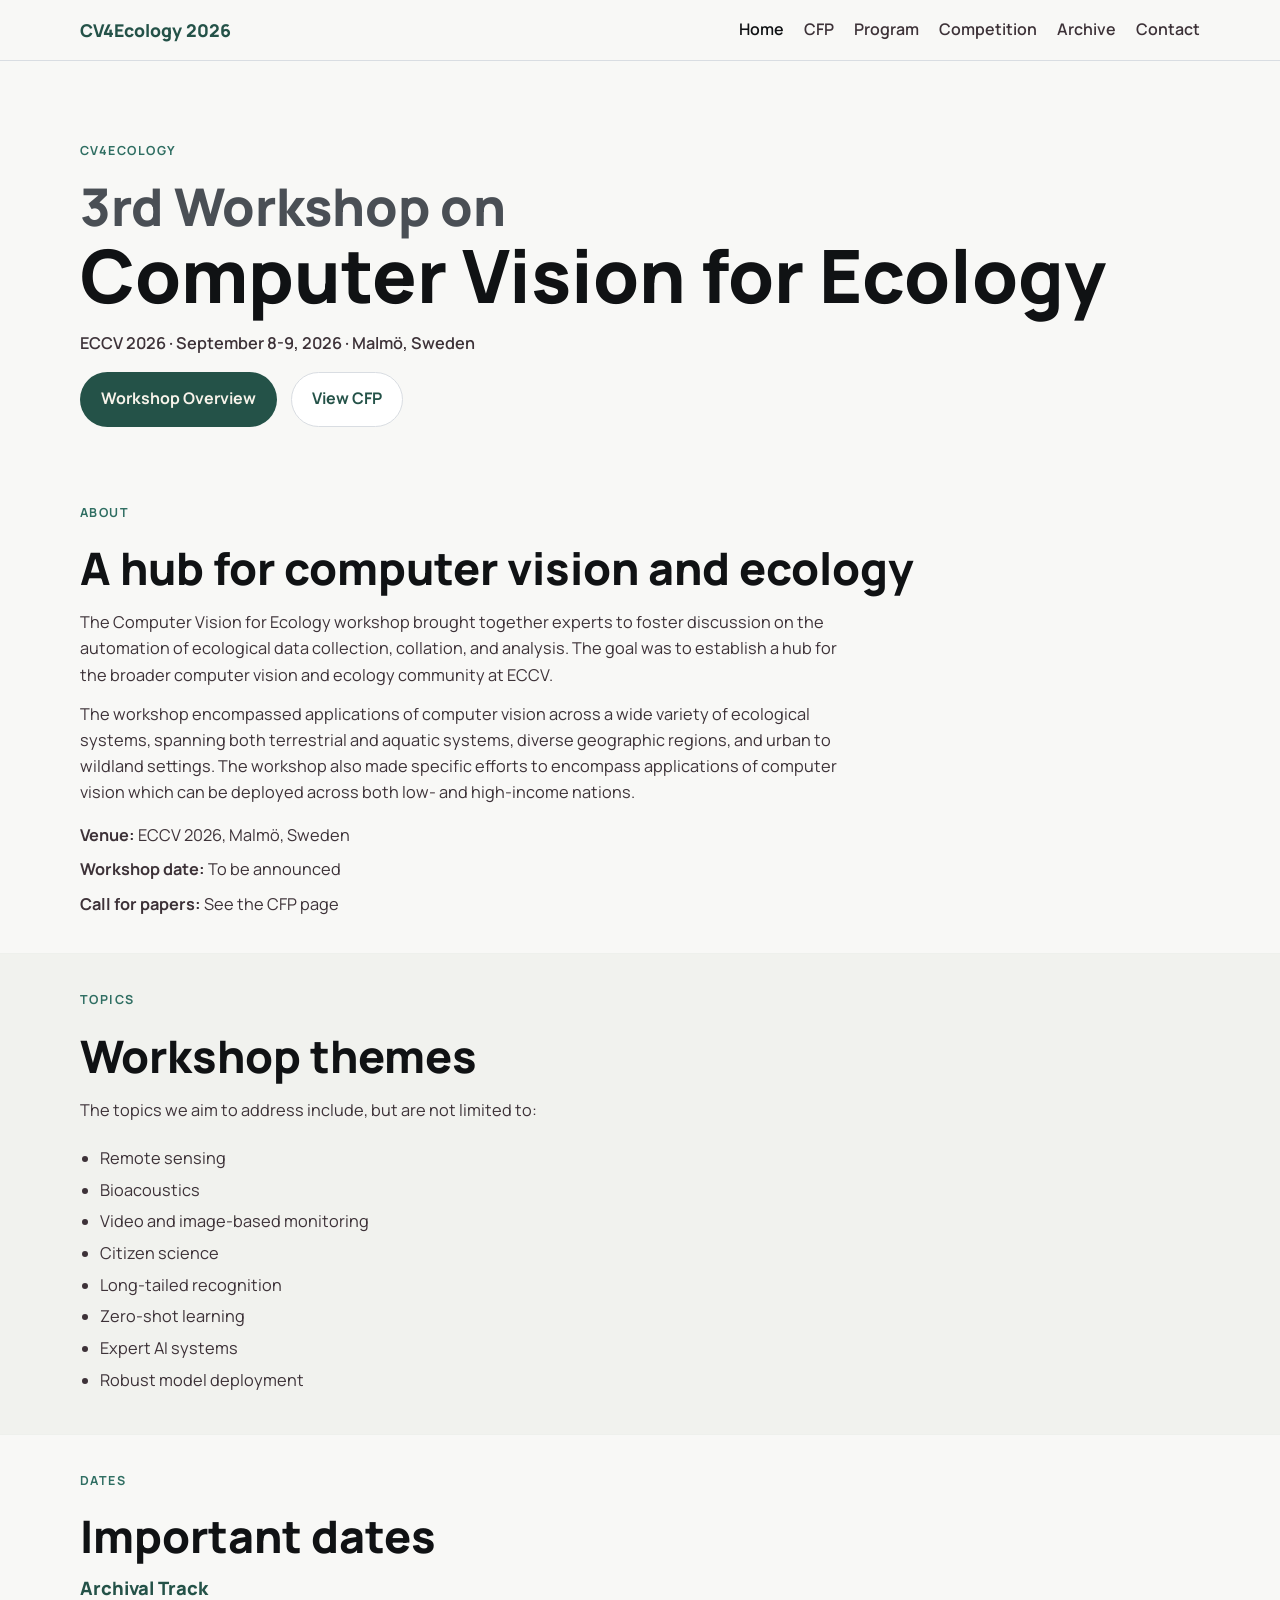
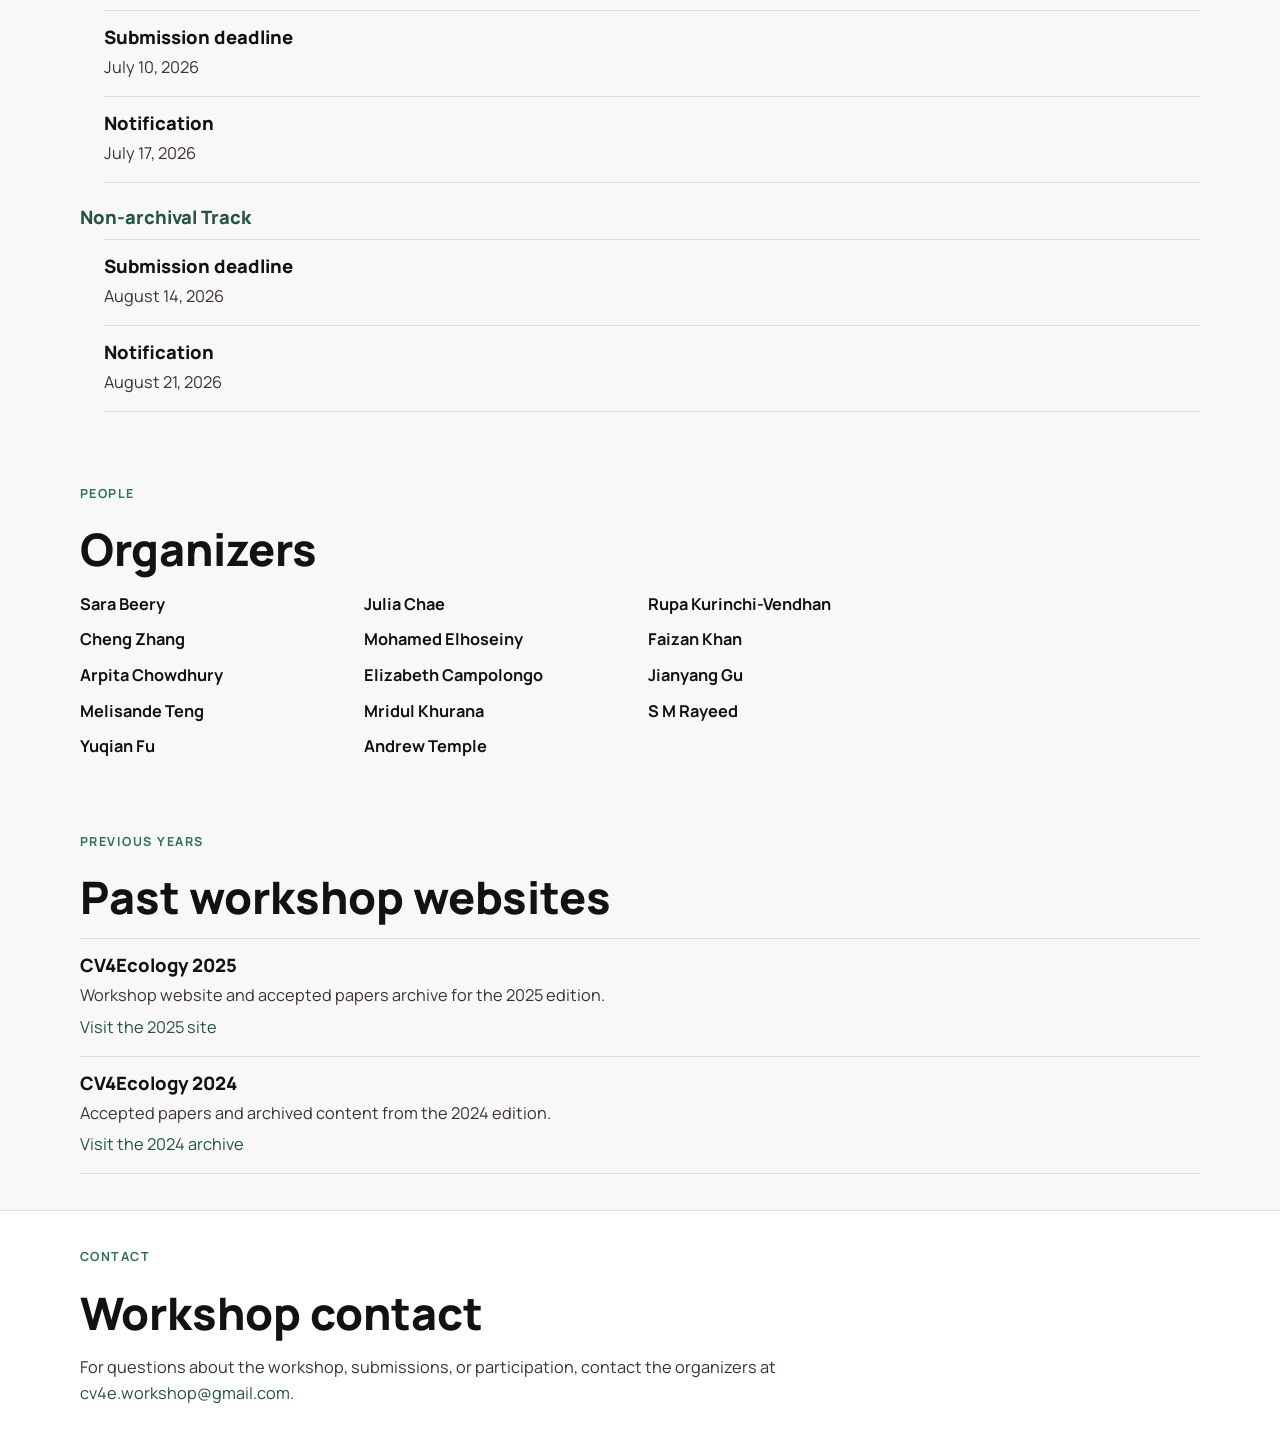
==== index.html @ abc21462 "update dates" ====
<!DOCTYPE html>
<html lang="en">
<head>
    <meta charset="utf-8">
    <meta name="viewport" content="width=device-width, initial-scale=1">
    <title>CV4Ecology 2026</title>
    <meta name="description" content="Computer Vision for Ecology.">
    <link rel="preconnect" href="https://fonts.googleapis.com">
    <link rel="preconnect" href="https://fonts.gstatic.com" crossorigin>
    <link href="https://fonts.googleapis.com/css2?family=Manrope:wght@400;500;600;700;800&display=swap" rel="stylesheet">
    <link rel="stylesheet" href="./css/styles.css">
</head>
<body>
    <header class="site-header">
        <div class="site-shell">
            <a class="site-mark" href="./index.html">CV4Ecology 2026</a>
            <nav class="site-nav" aria-label="Primary">
                <a class="is-active" href="./index.html">Home</a>
                <a href="./cfp.html">CFP</a>
                <a href="./program.html">Program</a>
                <a href="./competition.html">Competition</a>
                <details class="nav-dropdown">
                    <summary>Archive</summary>
                    <div class="nav-dropdown-menu">
                        <a href="https://cv4e.netlify.app/">CV4Ecology 2025</a>
                        <a href="https://cv4e.netlify.app/papers/">CV4Ecology 2024</a>
                    </div>
                </details>
                <a href="#contact">Contact</a>
            </nav>
        </div>
    </header>

    <main id="top">
        <section class="hero">
            <div class="site-shell hero-stack">
                <p class="eyebrow">CV4Ecology</p>
                <h1 class="hero-title">
                    <span class="hero-title-top">3rd Workshop on</span>
                    <span class="hero-title-main">Computer Vision for Ecology</span>
                </h1>
                <!-- <p class="hero-text">
                    A simple landing page for this year's workshop. Core details can be published now,
                    while speakers, schedule, and submission specifics remain placeholders until confirmed.
                </p> -->
                <p class="hero-meta">
                    ECCV 2026 · September 8-9, 2026 · Malmö, Sweden
                </p>
                <div class="hero-actions">
                    <a class="button button-primary" href="#about">Workshop Overview</a>
                    <a class="button button-secondary" href="./cfp.html">View CFP</a>
                </div>
            </div>
        </section>

        <section id="about" class="section">
            <div class="site-shell stacked-section">
                <p class="section-kicker">About</p>
                <h2>A hub for computer vision and ecology</h2>
                <div class="section-copy">
                    <p>
                        The Computer Vision for Ecology workshop brought together experts to foster discussion
                        on the automation of ecological data collection, collation, and analysis. The goal was
                        to establish a hub for the broader computer vision and ecology community at ECCV.
                    </p>
                    <p>
                        The workshop encompassed applications of computer vision across a wide variety of
                        ecological systems, spanning both terrestrial and aquatic systems, diverse geographic
                        regions, and urban to wildland settings. The workshop also made specific efforts to
                        encompass applications of computer vision which can be deployed across both low- and
                        high-income nations.
                    </p>
                </div>
                <ul class="inline-list">
                    <li><strong>Venue:</strong> ECCV 2026, Malmö, Sweden</li>
                    <li><strong>Workshop date:</strong> To be announced</li>
                    <li><strong>Call for papers:</strong> See the CFP page</li>
                </ul>
            </div>
        </section>

        <section id="topics" class="section section-alt">
            <div class="site-shell stacked-section">
                <p class="section-kicker">Topics</p>
                <h2>Workshop themes</h2>
                <div class="section-copy">
                    <p>
                        The topics we aim to address include, but are not limited to:
                    </p>
                </div>
                <ul class="topic-list">
                    <li>Remote sensing</li>
                    <li>Bioacoustics</li>
                    <li>Video and image-based monitoring</li>
                    <li>Citizen science</li>
                    <li>Long-tailed recognition</li>
                    <li>Zero-shot learning</li>
                    <li>Expert AI systems</li>
                    <li>Robust model deployment</li>
                </ul>
            </div>
        </section>

        <section id="dates" class="section">
            <div class="site-shell stacked-section">
                <p class="section-kicker">Dates</p>
                <h2>Important dates</h2>
                <div class="timeline-groups">
                    <section class="timeline-group" aria-labelledby="home-archival-timeline">
                        <h3 id="home-archival-timeline" class="timeline-group-title">Archival Track</h3>
                        <div class="detail-list">
                            <div class="detail-row">
                                <h3>Submission deadline</h3>
                                <p>July 10, 2026</p>
                            </div>
                            <div class="detail-row">
                                <h3>Notification</h3>
                                <p>July 17, 2026</p>
                            </div>
                        </div>
                    </section>
                    <section class="timeline-group" aria-labelledby="home-non-archival-timeline">
                        <h3 id="home-non-archival-timeline" class="timeline-group-title">Non-archival Track</h3>
                        <div class="detail-list">
                            <div class="detail-row">
                                <h3>Submission deadline</h3>
                                <p>August 14, 2026</p>
                            </div>
                            <div class="detail-row">
                                <h3>Notification</h3>
                                <p>August 21, 2026</p>
                            </div>
                        </div>
                    </section>
                </div>
            </div>
        </section>

        <section class="section">
            <div class="site-shell stacked-section">
                <p class="section-kicker">People</p>
                <h2>Organizers</h2>
                <ul class="organizer-grid">
                    <li><a href="https://beerys.github.io/">Sara Beery</a></li>
                    <li><a href="https://juliachae.github.io/">Julia Chae</a></li>
                    <li><a href="https://rupakv.com/">Rupa Kurinchi-Vendhan</a></li>
                    <li><a href="https://czhang0528.github.io/">Cheng Zhang</a></li>
                    <li><a href="https://cemse.kaust.edu.sa/profiles/mohamed-elhoseiny">Mohamed Elhoseiny</a></li>
                    <li><a href="https://faixan-khan.github.io/">Faizan Khan</a></li>
                    <li><a href="https://arpita-chowdhury-osu.github.io/">Arpita Chowdhury</a></li>
                    <li><a href="https://egrace479.github.io/">Elizabeth Campolongo</a></li>
                    <li><a href="https://vimar-gu.github.io/">Jianyang Gu</a></li>
                    <li><a href="https://melisandeteng.github.io/">Melisande Teng</a></li>
                    <li><a href="https://mridulk97.github.io/">Mridul Khurana</a></li>
                    <li><a href="https://smrayeed.github.io/">S M Rayeed</a></li>
                    <li><a href="https://cemse.kaust.edu.sa/profiles/yuqian-fu">Yuqian Fu</a></li>
                    <li><a href="https://reefecology.kaust.edu.sa/people/details/andrew-temple">Andrew Temple</a></li>
                </ul>
            </div>
        </section>

        <section class="section">
            <div class="site-shell stacked-section">
                <p class="section-kicker">Previous Years</p>
                <h2>Past workshop websites</h2>
                <div class="detail-list">
                    <div class="detail-row">
                        <h3>CV4Ecology 2025</h3>
                        <p>Workshop website and accepted papers archive for the 2025 edition.</p>
                        <p><a href="https://cv4e.netlify.app/">Visit the 2025 site</a></p>
                    </div>
                    <div class="detail-row">
                        <h3>CV4Ecology 2024</h3>
                        <p>Accepted papers and archived content from the 2024 edition.</p>
                        <p><a href="https://cv4e.netlify.app/papers/">Visit the 2024 archive</a></p>
                    </div>
                </div>
            </div>
        </section>

    </main>

    <footer id="contact" class="site-footer">
        <div class="site-shell stacked-section">
            <p class="section-kicker">Contact</p>
            <h2>Workshop contact</h2>
            <div class="section-copy">
                <p>
                    For questions about the workshop, submissions, or participation, contact the organizers at
                    <a href="mailto:cv4e.workshop@gmail.com">cv4e.workshop@gmail.com</a>.
                </p>
            </div>
        </div>
    </footer>
</body>
</html>
---- css/styles.css ----
:root {
    --bg: #f8f8f6;
    --bg-alt: #f1f2ee;
    --surface: #ffffff;
    --text: #101214;
    --muted: #3d3238;
    --line: #d9dde2;
    --accent: #2f6e62;
    --accent-deep: #245248;
    --shell: 1120px;
}

*,
*::before,
*::after {
    box-sizing: border-box;
}

html {
    scroll-behavior: smooth;
}

body {
    margin: 0;
    font-family: "Manrope", sans-serif;
    color: var(--text);
    background: var(--bg);
    line-height: 1.6;
}

a {
    color: var(--accent-deep);
    text-decoration: none;
}

a:hover,
a:focus-visible {
    text-decoration: underline;
}

img {
    max-width: 100%;
}

.site-shell {
    width: min(calc(100% - 2rem), var(--shell));
    margin: 0 auto;
}

.site-header {
    position: sticky;
    top: 0;
    z-index: 10;
    background: rgba(248, 248, 246, 0.94);
    border-bottom: 1px solid var(--line);
}

.site-header .site-shell {
    display: flex;
    align-items: center;
    justify-content: space-between;
    gap: 1rem;
    padding: 1rem 0;
}

.site-mark {
    font-size: 1.1rem;
    font-weight: 800;
    letter-spacing: 0;
}

.site-nav {
    display: flex;
    flex-wrap: wrap;
    gap: 1.25rem;
    align-items: center;
}

.site-nav a {
    color: var(--muted);
    font-weight: 600;
}

.site-nav a.is-active {
    color: var(--text);
}

.nav-dropdown {
    position: relative;
}

.nav-dropdown summary {
    cursor: pointer;
    color: var(--muted);
    font-weight: 600;
    list-style: none;
}

.nav-dropdown summary::-webkit-details-marker {
    display: none;
}

.nav-dropdown[open] summary {
    color: var(--text);
}

.nav-dropdown-menu {
    position: absolute;
    top: calc(100% + 0.6rem);
    left: 0;
    min-width: 190px;
    display: grid;
    gap: 0.55rem;
    padding: 0.8rem 0.9rem;
    background: var(--surface);
    border: 1px solid var(--line);
    border-radius: 10px;
    box-shadow: 0 10px 24px rgba(0, 0, 0, 0.08);
}

.nav-dropdown-menu a {
    color: var(--text);
}

.hero {
    padding: 5rem 0 2.5rem;
}

.hero-stack {
    display: grid;
    gap: 1rem;
    max-width: 1320px;
    justify-items: start;
    text-align: left;
}

.eyebrow,
.section-kicker,
.panel-label,
.archive-year,
.timeline-time {
    text-transform: uppercase;
    letter-spacing: 0.12em;
    font-size: 0.78rem;
    font-weight: 700;
    color: var(--accent);
}

h1,
h2,
h3 {
    margin: 0;
    line-height: 1.15;
    font-family: "Manrope", sans-serif;
    font-weight: 800;
}

h1 {
    font-size: clamp(2.7rem, 6vw, 4.6rem);
    margin-top: 0.2rem;
}

.hero-title {
    display: grid;
    gap: 0.2rem;
}

.hero-title-top {
    display: block;
    font-size: clamp(1.9rem, 4.1vw, 3.25rem);
    line-height: 1.02;
    color: #4a4f55;
}

.hero-title-main {
    display: block;
    font-size: clamp(2.7rem, 6vw, 4.6rem);
    line-height: 1.05;
    white-space: nowrap;
}

h2 {
    font-size: clamp(1.8rem, 3.5vw, 2.8rem);
    margin-top: 0.2rem;
}

h3 {
    font-size: 1.15rem;
}

p {
    margin: 0;
}

.hero-text,
.hero-meta,
.section-copy,
.detail-row p,
.timeline-item p,
.plain-list li,
.inline-list li {
    color: var(--muted);
    font-size: 1.02rem;
}

.hero-actions {
    display: flex;
    flex-wrap: wrap;
    gap: 0.9rem;
}

.hero-meta {
    font-weight: 600;
}

.button {
    display: inline-flex;
    align-items: center;
    justify-content: center;
    min-height: 3.25rem;
    padding: 0.85rem 1.25rem;
    border-radius: 999px;
    border: 1px solid transparent;
    font-weight: 700;
}

.button-primary {
    background: var(--accent-deep);
    color: #f7f3ea;
}

.button-secondary {
    background: var(--surface);
    border-color: var(--line);
}

.plain-list,
.inline-list {
    margin: 0;
    padding: 0;
    list-style: none;
}

.section,
.site-footer {
    padding: 2.25rem 0;
}

.section-alt {
    background: var(--bg-alt);
    border-top: 1px solid #eef0ec;
    border-bottom: 1px solid #eef0ec;
}

.stacked-section {
    display: grid;
    gap: 1rem;
}

.section-copy {
    display: grid;
    gap: 0.85rem;
    max-width: 760px;
}

.inline-list {
    display: grid;
    gap: 0.55rem;
    max-width: 760px;
}

.topic-list {
    margin: 0;
    padding-left: 1.25rem;
    max-width: 760px;
}

.topic-list li {
    color: var(--muted);
    font-size: 1.02rem;
    margin: 0.35rem 0;
}

.detail-list {
    display: grid;
    gap: 0;
    border-top: 1px solid var(--line);
}

.timeline-groups {
    display: grid;
    gap: 1.5rem;
}

.timeline-group {
    display: grid;
    gap: 0.7rem;
}

.timeline-group-title {
    color: var(--accent-deep);
}

.timeline-group .detail-list {
    margin-left: 1.5rem;
}

.detail-row {
    display: grid;
    gap: 0.35rem;
    padding: 1rem 0;
    border-bottom: 1px solid var(--line);
}

.timeline {
    display: grid;
    gap: 0;
    border-top: 1px solid var(--line);
}

.timeline-item {
    display: grid;
    grid-template-columns: 130px minmax(0, 1fr);
    gap: 1.25rem;
    padding: 1rem 0;
    border-bottom: 1px solid var(--line);
}

.timeline-copy {
    display: grid;
    gap: 0.35rem;
}

.schedule-grid {
    display: grid;
    grid-template-columns: repeat(2, minmax(0, 1fr));
    gap: 2rem;
}

.schedule-panel {
    display: grid;
    gap: 0.9rem;
}

.schedule-table {
    width: 100%;
    border-collapse: collapse;
    border-top: 1px solid var(--line);
}

.schedule-table th,
.schedule-table td {
    padding: 0.7rem 0;
    border-bottom: 1px solid var(--line);
    text-align: left;
    vertical-align: top;
}

.schedule-table th {
    color: var(--text);
    font-weight: 800;
}

.schedule-table td {
    color: var(--muted);
    font-size: 1.02rem;
}

.schedule-table td:first-child {
    width: 44%;
    color: var(--text);
    font-weight: 700;
    white-space: nowrap;
}

.simple-columns {
    display: grid;
    grid-template-columns: repeat(2, minmax(0, 1fr));
    gap: 2rem;
    max-width: 760px;
}

.plain-list {
    display: grid;
    gap: 0.6rem;
    margin-top: 0.75rem;
}

.organizer-grid {
    display: grid;
    grid-template-columns: repeat(auto-fit, minmax(220px, 1fr));
    column-gap: 2rem;
    row-gap: 0.55rem;
    max-width: 820px;
    margin: 0;
    padding: 0;
    list-style: none;
}

.organizer-grid li {
    padding: 0.2rem 0;
    color: var(--text);
    font-size: 1.02rem;
    font-weight: 700;
    line-height: 1.25;
}

.organizer-grid a {
    color: inherit;
    text-decoration-color: transparent;
    text-underline-offset: 0.22em;
    transition: color 160ms ease, text-decoration-color 160ms ease;
}

.organizer-grid a:hover,
.organizer-grid a:focus-visible {
    color: var(--accent-deep);
    text-decoration-color: currentColor;
}

.speaker-group {
    display: grid;
    gap: 0.85rem;
}

.speaker-grid {
    display: grid;
    grid-template-columns: repeat(auto-fill, minmax(185px, 1fr));
    gap: 1.25rem;
}

.speaker-card {
    display: grid;
    overflow: hidden;
    border: 1px solid var(--line);
    border-radius: 8px;
    background: var(--surface);
    color: var(--text);
    transition: border-color 160ms ease, transform 160ms ease;
}

.speaker-card:hover,
.speaker-card:focus-visible {
    border-color: var(--accent);
    text-decoration: none;
    transform: translateY(-2px);
}

.speaker-photo {
    display: grid;
    aspect-ratio: 4 / 3;
    place-items: center;
    width: 100%;
    overflow: hidden;
    background: #dfe8e3;
    color: var(--accent-deep);
    font-weight: 800;
    letter-spacing: 0;
}

img.speaker-photo {
    display: block;
    height: 100%;
    object-fit: cover;
}

.speaker-name {
    min-height: 3.5rem;
    padding: 0.85rem 1rem 1rem;
    font-weight: 800;
    line-height: 1.25;
}

.site-footer {
    border-top: 1px solid var(--line);
    background: var(--surface);
}

@media (max-width: 900px) {
    .simple-columns,
    .schedule-grid,
    .timeline-item {
        grid-template-columns: 1fr;
    }

    .hero {
        padding-top: 4rem;
    }

    .site-header .site-shell {
        align-items: flex-start;
        flex-direction: column;
    }

    .site-nav {
        gap: 0.85rem 1rem;
    }

    .nav-dropdown-menu {
        position: static;
        margin-top: 0.5rem;
    }

    .hero-title-main {
        white-space: normal;
    }
}

@media (max-width: 640px) {
    .site-shell {
        width: min(calc(100% - 1.25rem), var(--shell));
    }

    .hero,
    .section,
    .site-footer {
        padding: 2rem 0;
    }

    .button {
        width: 100%;
    }
}
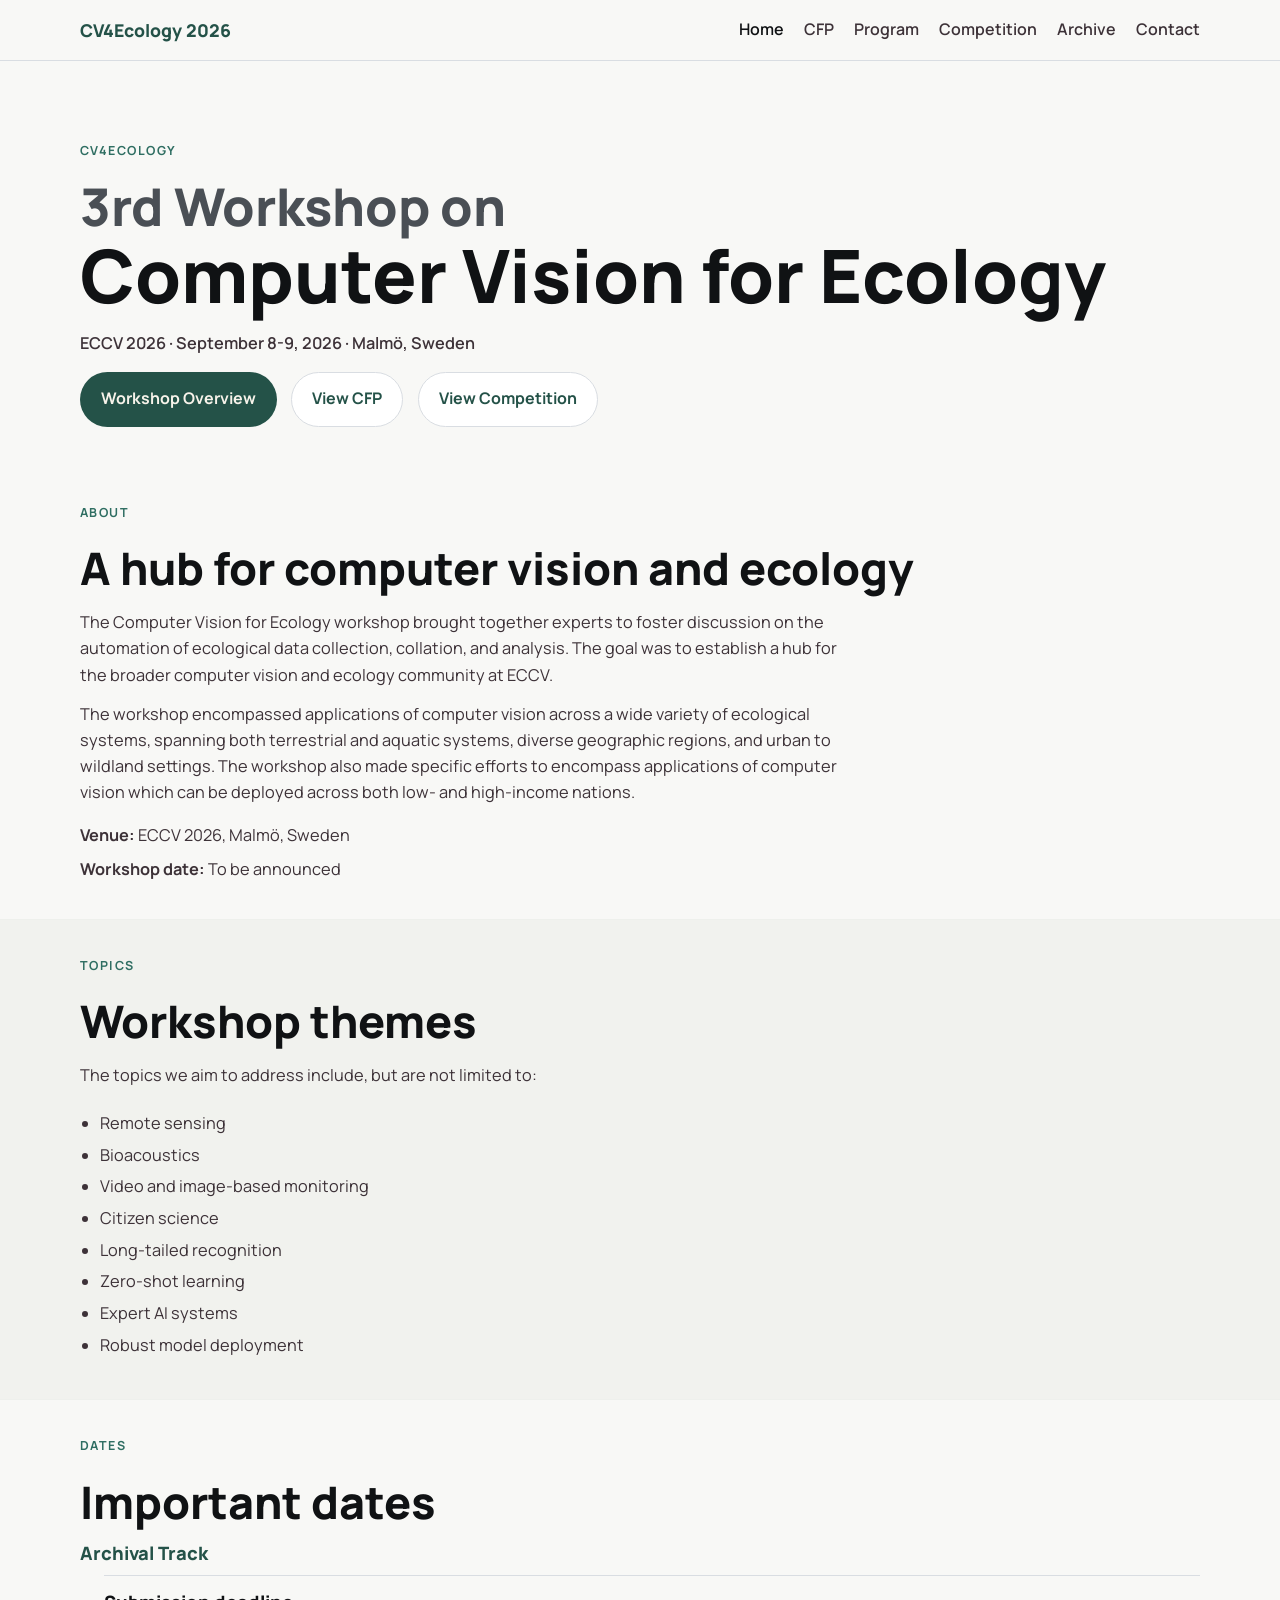
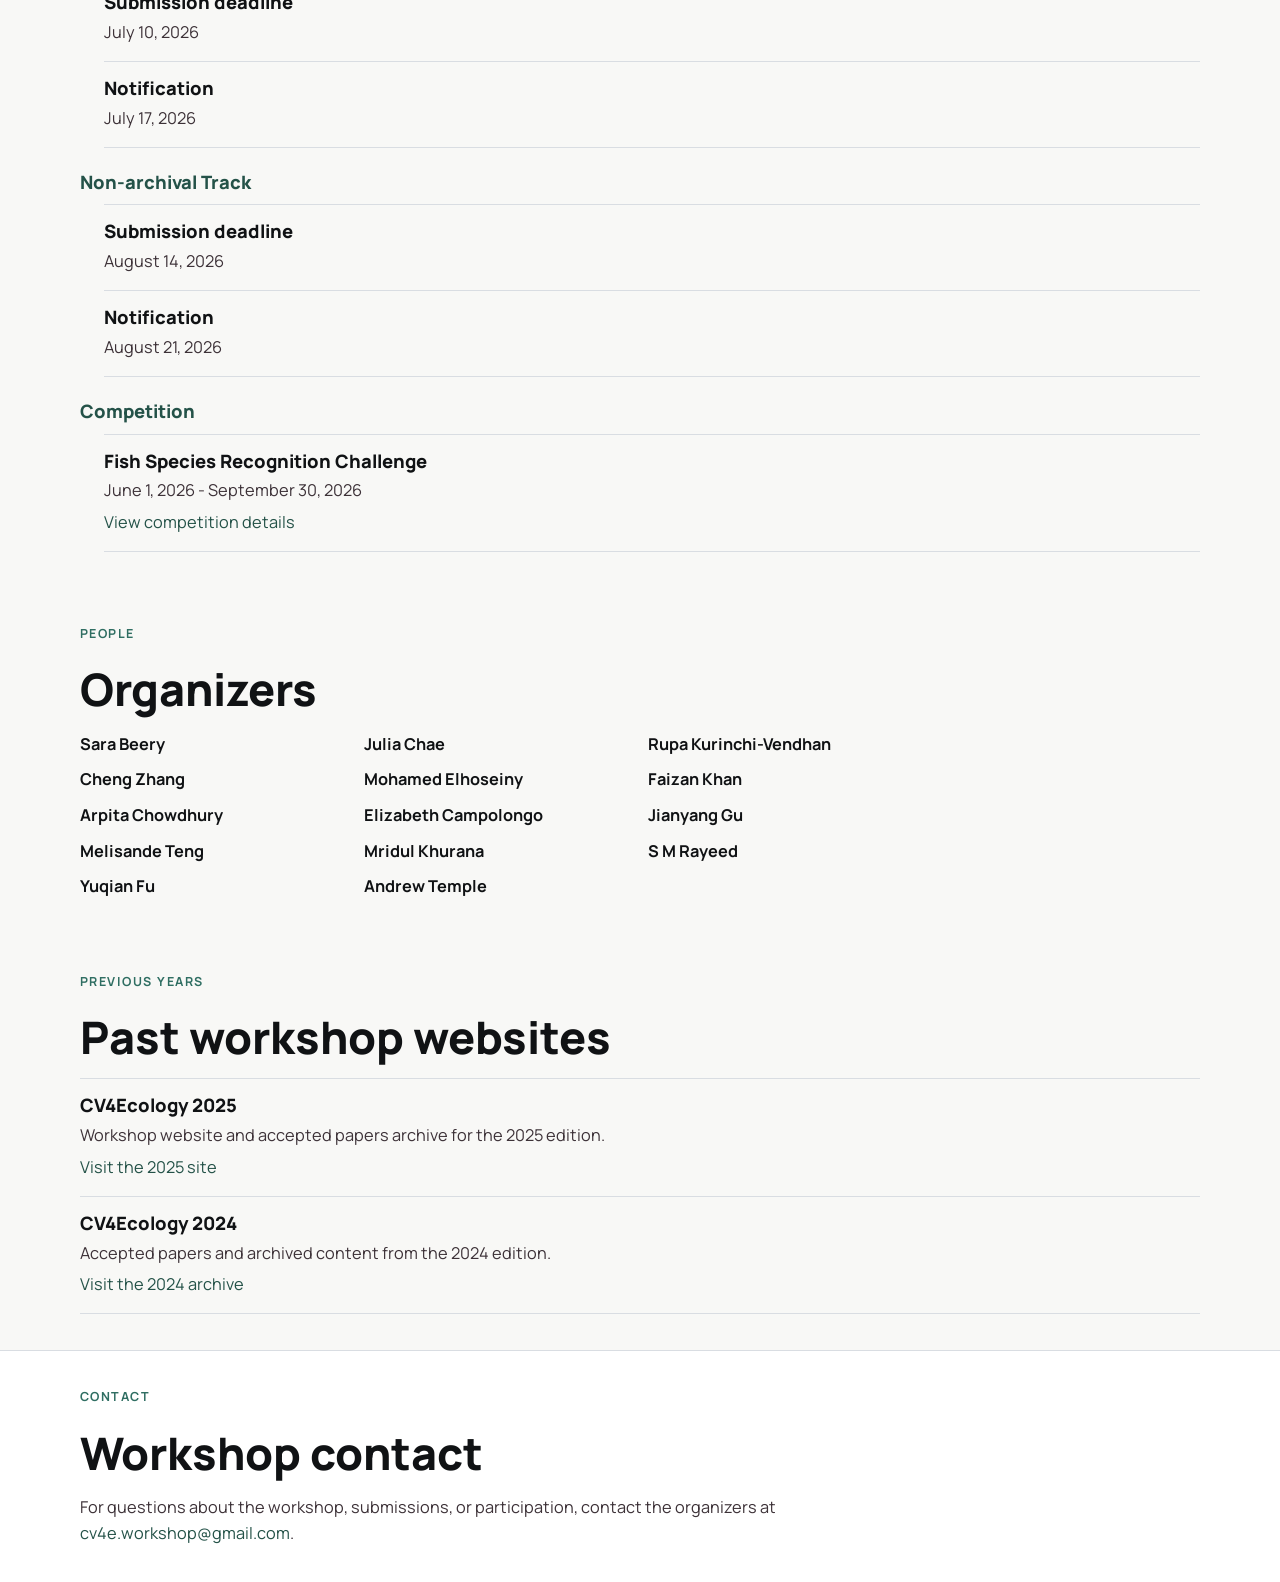
==== commit 1b16fe54: "competition-update" ====
--- a/index.html
+++ b/index.html
@@ -49,6 +49,7 @@
                 <div class="hero-actions">
                     <a class="button button-primary" href="#about">Workshop Overview</a>
                     <a class="button button-secondary" href="./cfp.html">View CFP</a>
+                    <a class="button button-secondary" href="./competition.html">View Competition</a>
                 </div>
             </div>
         </section>
@@ -74,7 +75,6 @@
                 <ul class="inline-list">
                     <li><strong>Venue:</strong> ECCV 2026, Malmö, Sweden</li>
                     <li><strong>Workshop date:</strong> To be announced</li>
-                    <li><strong>Call for papers:</strong> See the CFP page</li>
                 </ul>
             </div>
         </section>
@@ -129,6 +129,16 @@
                             <div class="detail-row">
                                 <h3>Notification</h3>
                                 <p>August 21, 2026</p>
+                            </div>
+                        </div>
+                    </section>
+                    <section class="timeline-group" aria-labelledby="home-competition-timeline">
+                        <h3 id="home-competition-timeline" class="timeline-group-title">Competition</h3>
+                        <div class="detail-list">
+                            <div class="detail-row">
+                                <h3>Fish Species Recognition Challenge</h3>
+                                <p>June 1, 2026 - September 30, 2026</p>
+                                <p><a href="./competition.html">View competition details</a></p>
                             </div>
                         </div>
                     </section>
--- a/css/styles.css
+++ b/css/styles.css
@@ -192,6 +192,11 @@
     margin: 0;
 }
 
+code {
+    font-family: "Overpass Mono", "SFMono-Regular", Consolas, monospace;
+    overflow-wrap: anywhere;
+}
+
 .hero-text,
 .hero-meta,
 .section-copy,
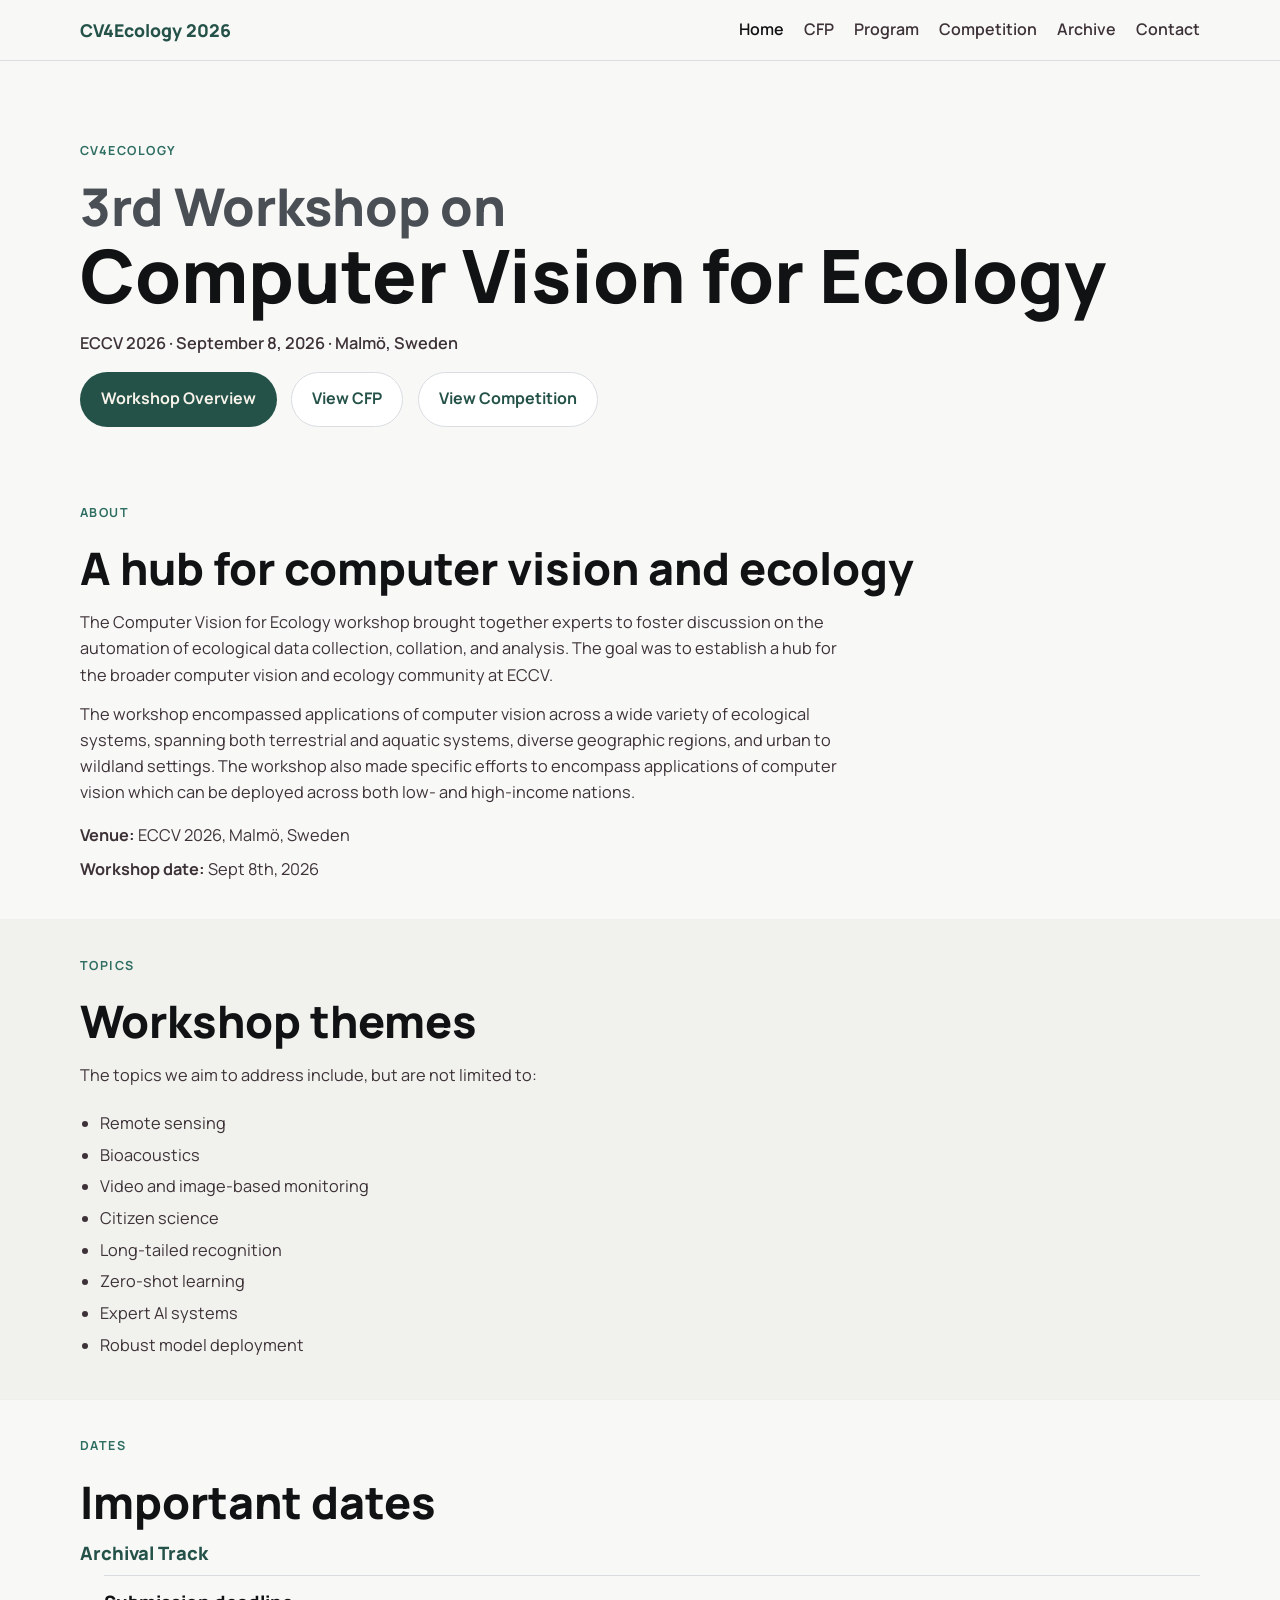
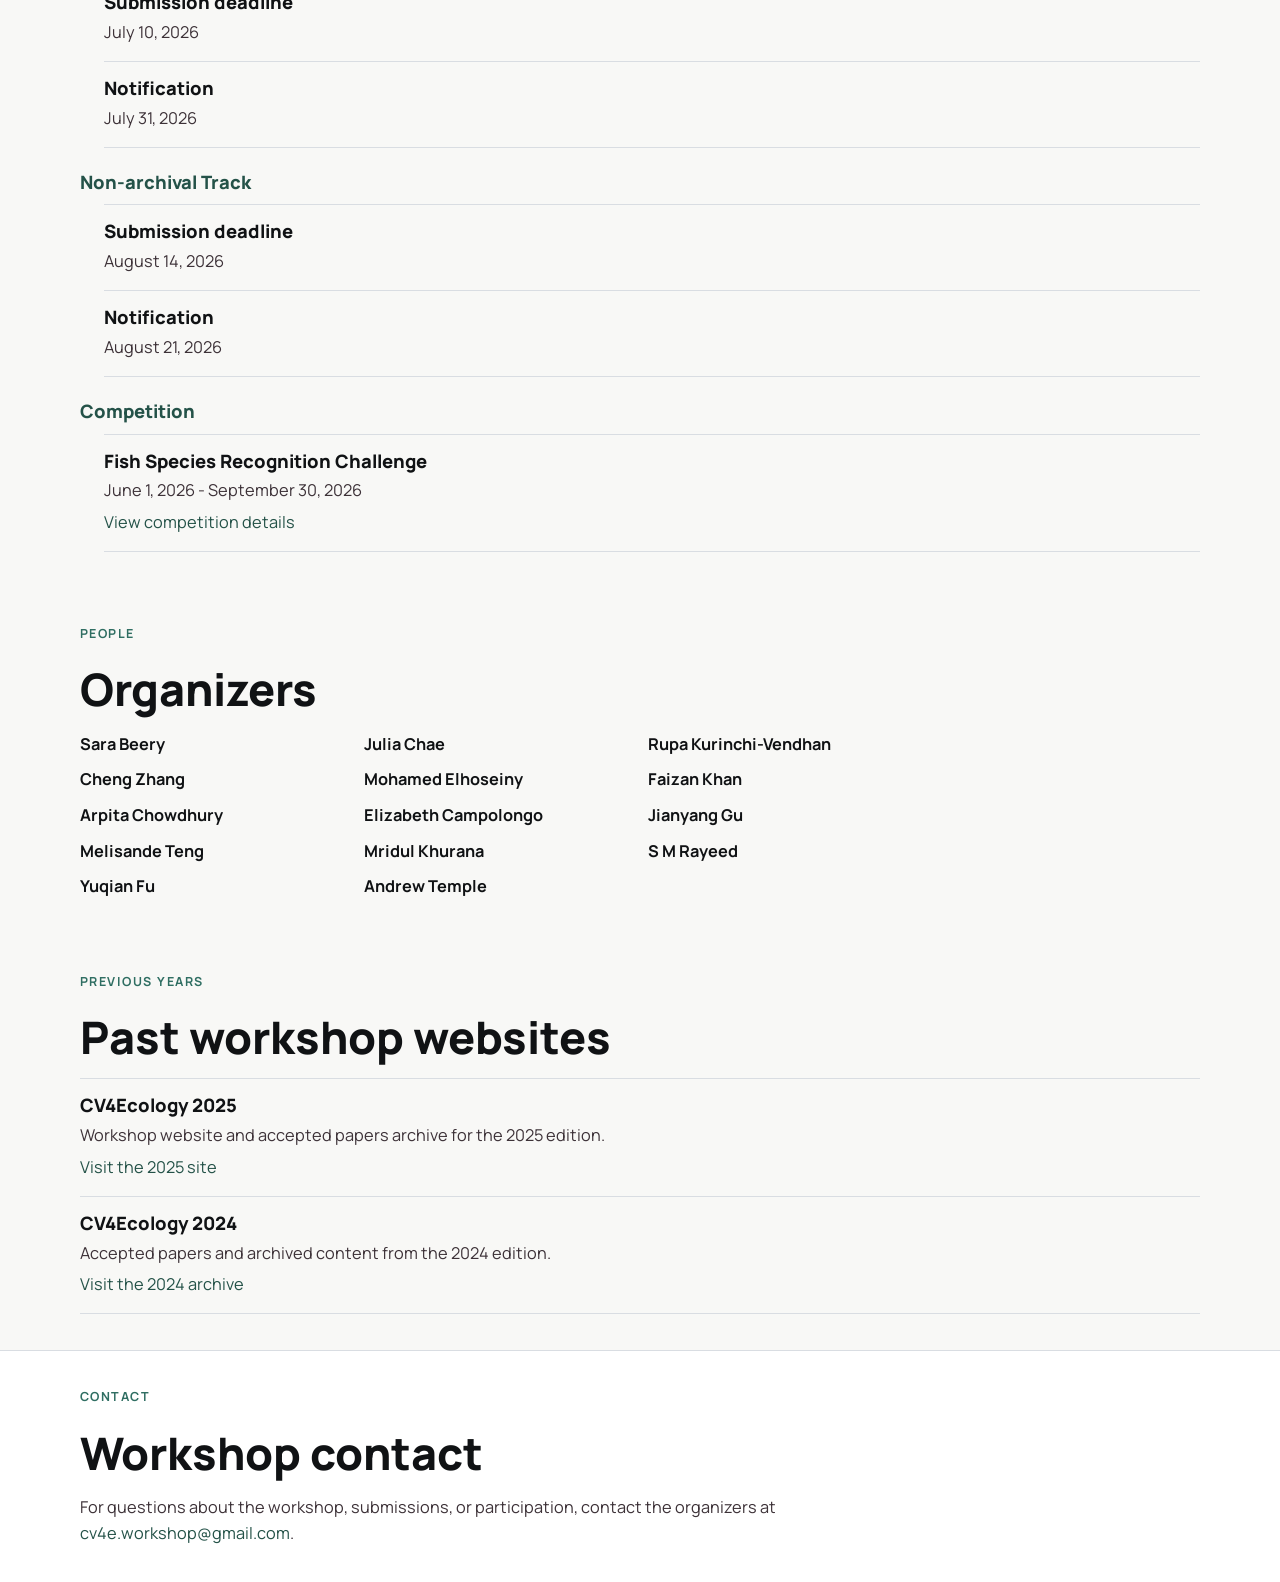
==== commit daee8d3b: "update dates" ====
--- a/index.html
+++ b/index.html
@@ -44,7 +44,7 @@
                     while speakers, schedule, and submission specifics remain placeholders until confirmed.
                 </p> -->
                 <p class="hero-meta">
-                    ECCV 2026 · September 8-9, 2026 · Malmö, Sweden
+                    ECCV 2026 · September 8, 2026 · Malmö, Sweden
                 </p>
                 <div class="hero-actions">
                     <a class="button button-primary" href="#about">Workshop Overview</a>
@@ -74,7 +74,7 @@
                 </div>
                 <ul class="inline-list">
                     <li><strong>Venue:</strong> ECCV 2026, Malmö, Sweden</li>
-                    <li><strong>Workshop date:</strong> To be announced</li>
+                    <li><strong>Workshop date:</strong> Sept 8th, 2026</li>
                 </ul>
             </div>
         </section>
@@ -115,7 +115,7 @@
                             </div>
                             <div class="detail-row">
                                 <h3>Notification</h3>
-                                <p>July 17, 2026</p>
+                                <p>July 31, 2026</p>
                             </div>
                         </div>
                     </section>
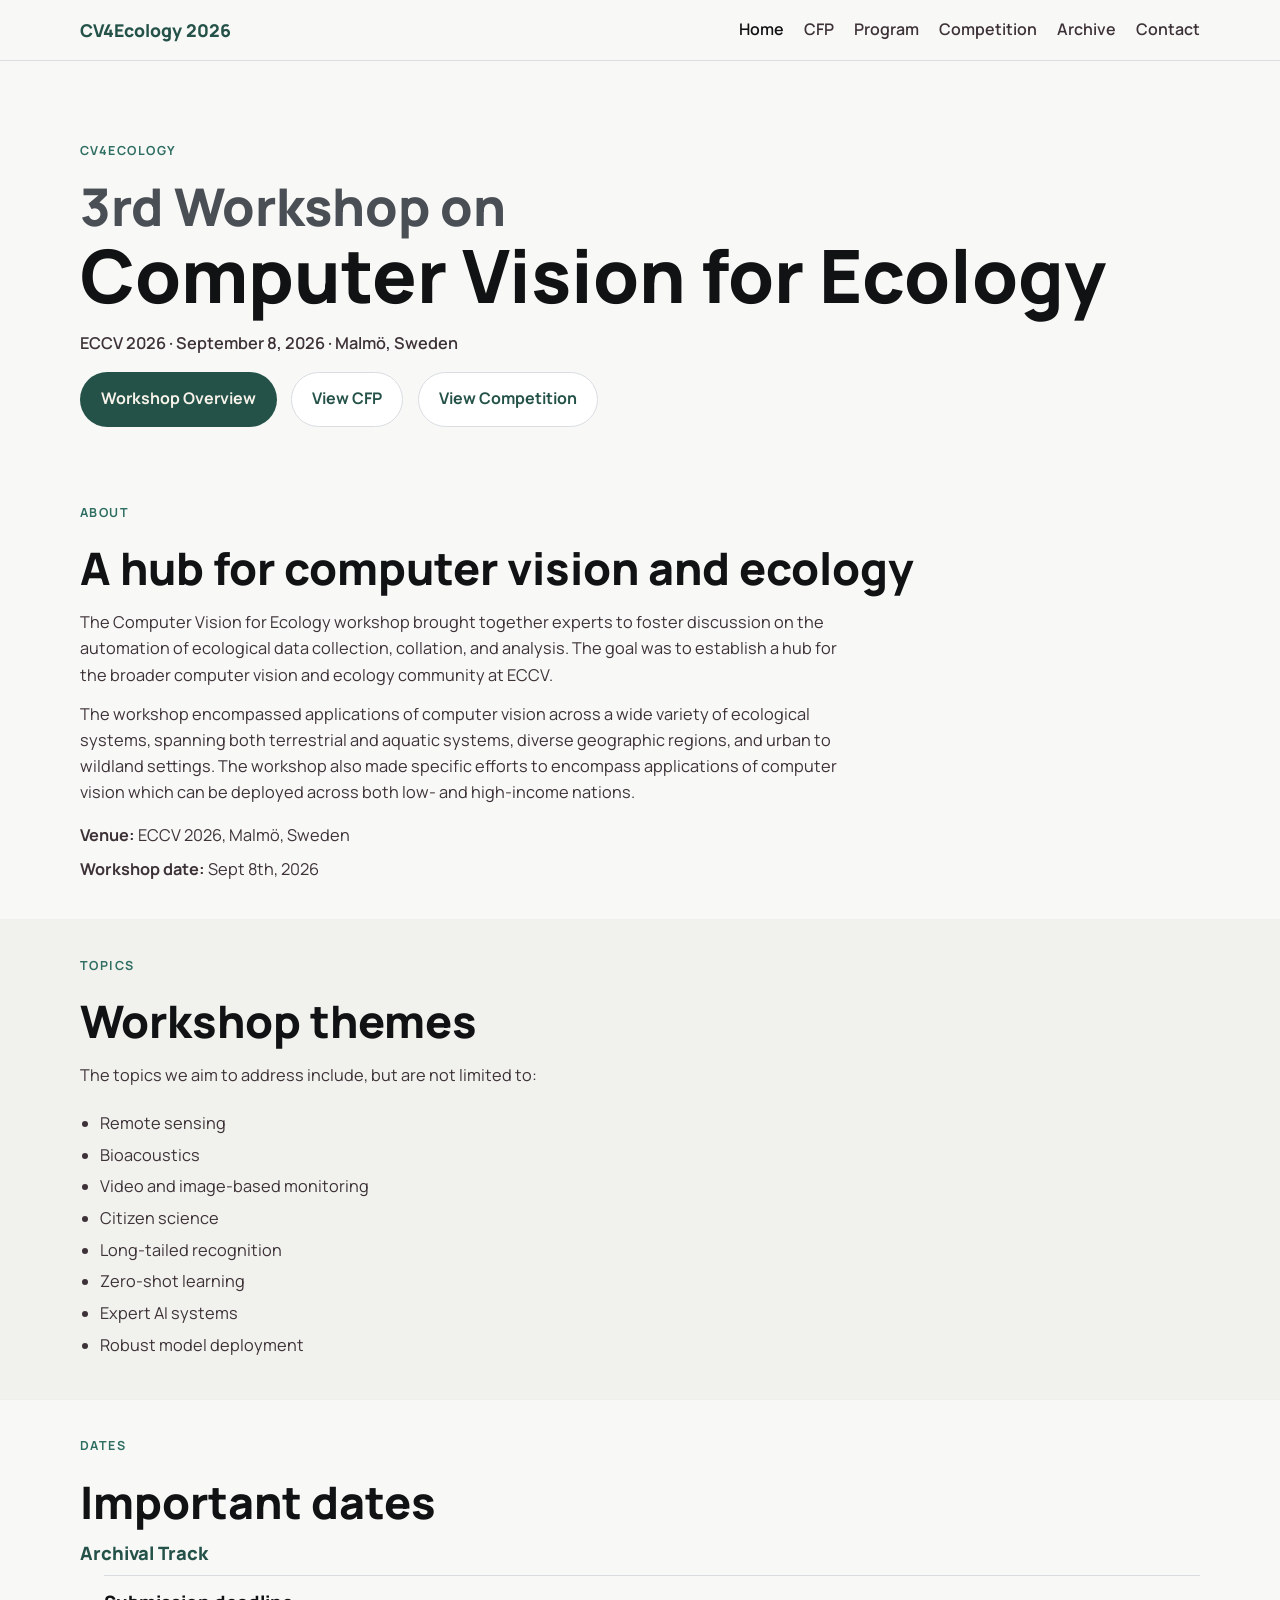
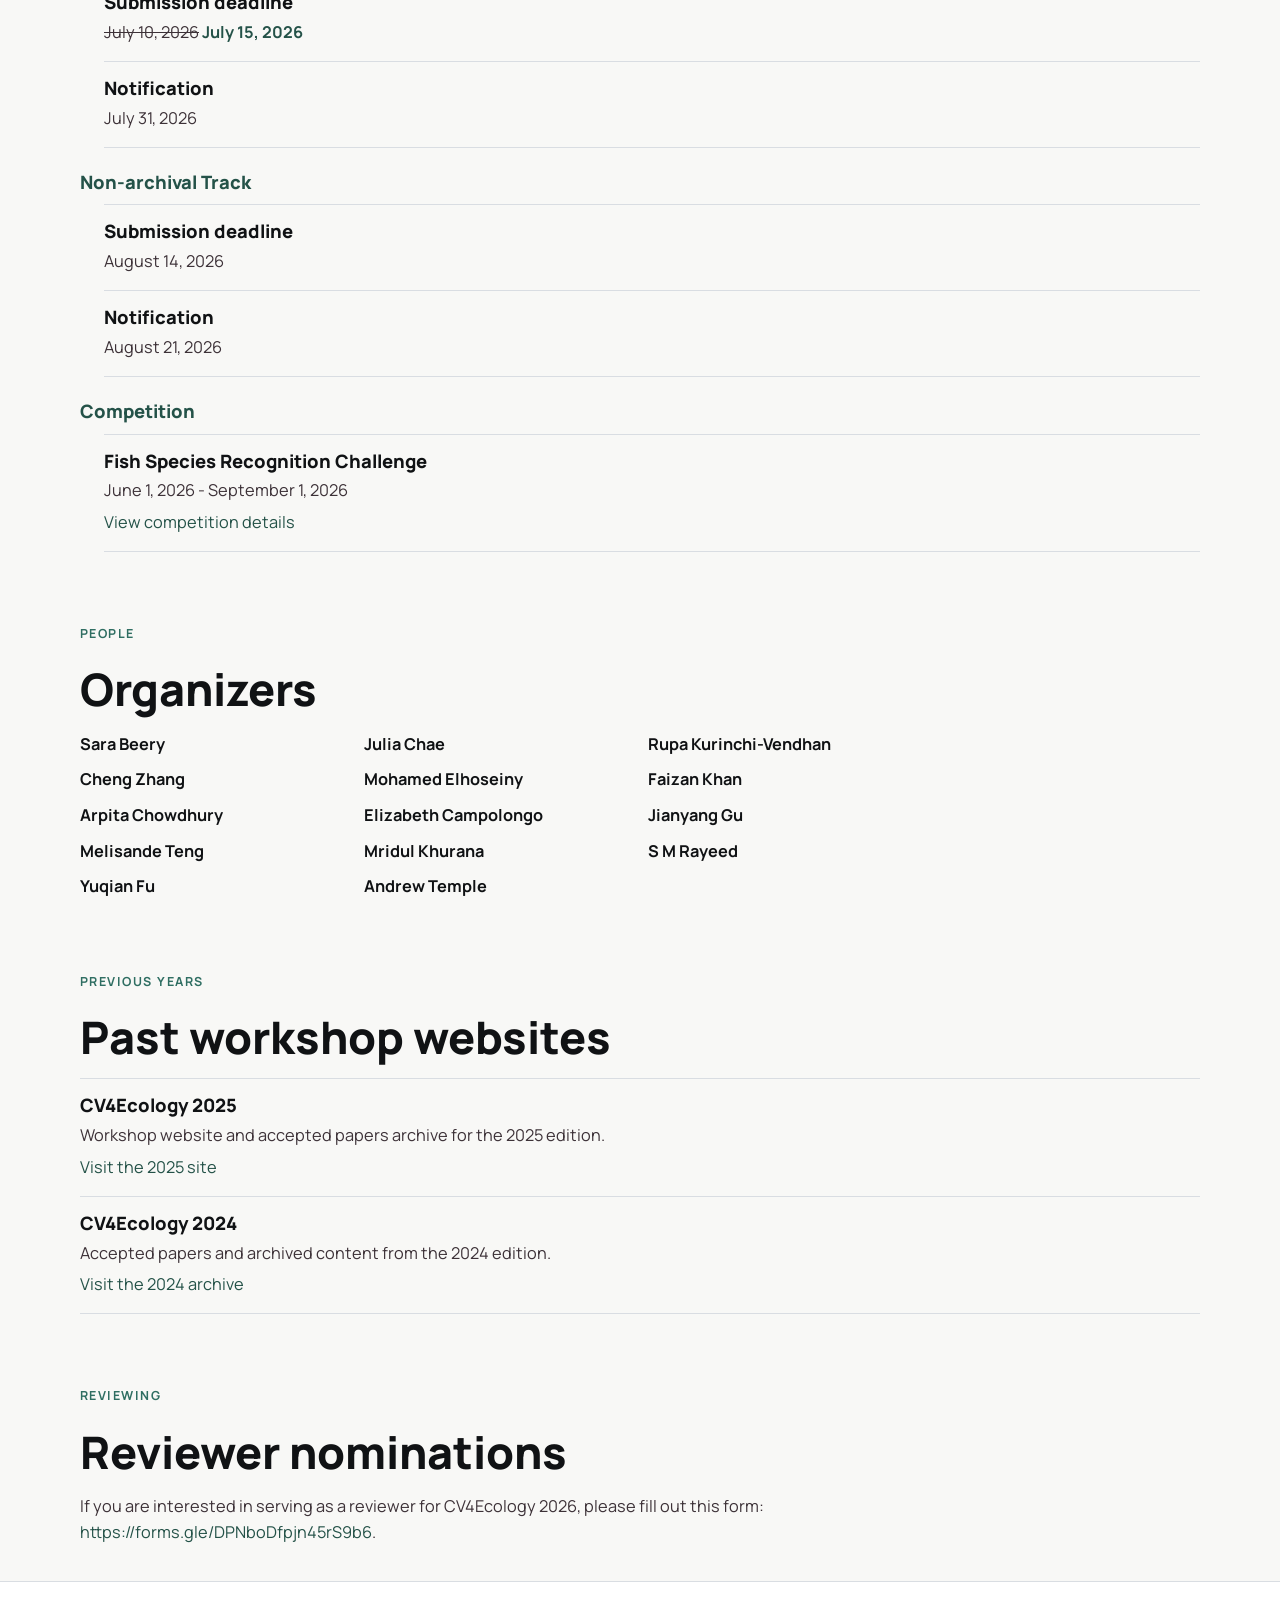
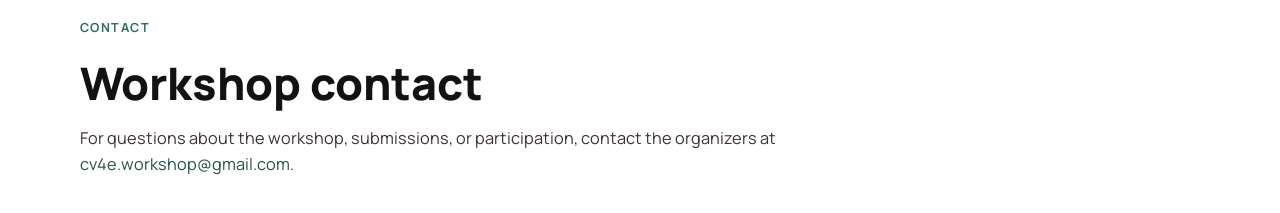
==== commit 0a5968d0: "update arxival submission date" ====
--- a/index.html
+++ b/index.html
@@ -111,7 +111,7 @@
                         <div class="detail-list">
                             <div class="detail-row">
                                 <h3>Submission deadline</h3>
-                                <p>July 10, 2026</p>
+                                <p><del>July 10, 2026</del> <span class="extended-date">July 15, 2026</span></p>
                             </div>
                             <div class="detail-row">
                                 <h3>Notification</h3>
@@ -137,7 +137,7 @@
                         <div class="detail-list">
                             <div class="detail-row">
                                 <h3>Fish Species Recognition Challenge</h3>
-                                <p>June 1, 2026 - September 30, 2026</p>
+                                <p>June 1, 2026 - September 1, 2026</p>
                                 <p><a href="./competition.html">View competition details</a></p>
                             </div>
                         </div>
@@ -188,6 +188,19 @@
             </div>
         </section>
 
+        <section class="section">
+            <div class="site-shell stacked-section">
+                <p class="section-kicker">Reviewing</p>
+                <h2>Reviewer nominations</h2>
+                <div class="section-copy">
+                    <p>
+                        If you are interested in serving as a reviewer for CV4Ecology 2026, please fill out this form:
+                        <a href="https://forms.gle/DPNboDfpjn45rS9b6">https://forms.gle/DPNboDfpjn45rS9b6</a>.
+                    </p>
+                </div>
+            </div>
+        </section>
+
     </main>
 
     <footer id="contact" class="site-footer">
--- a/css/styles.css
+++ b/css/styles.css
@@ -218,6 +218,15 @@
     font-weight: 600;
 }
 
+del {
+    color: var(--muted);
+}
+
+.extended-date {
+    color: var(--accent-deep);
+    font-weight: 700;
+}
+
 .button {
     display: inline-flex;
     align-items: center;
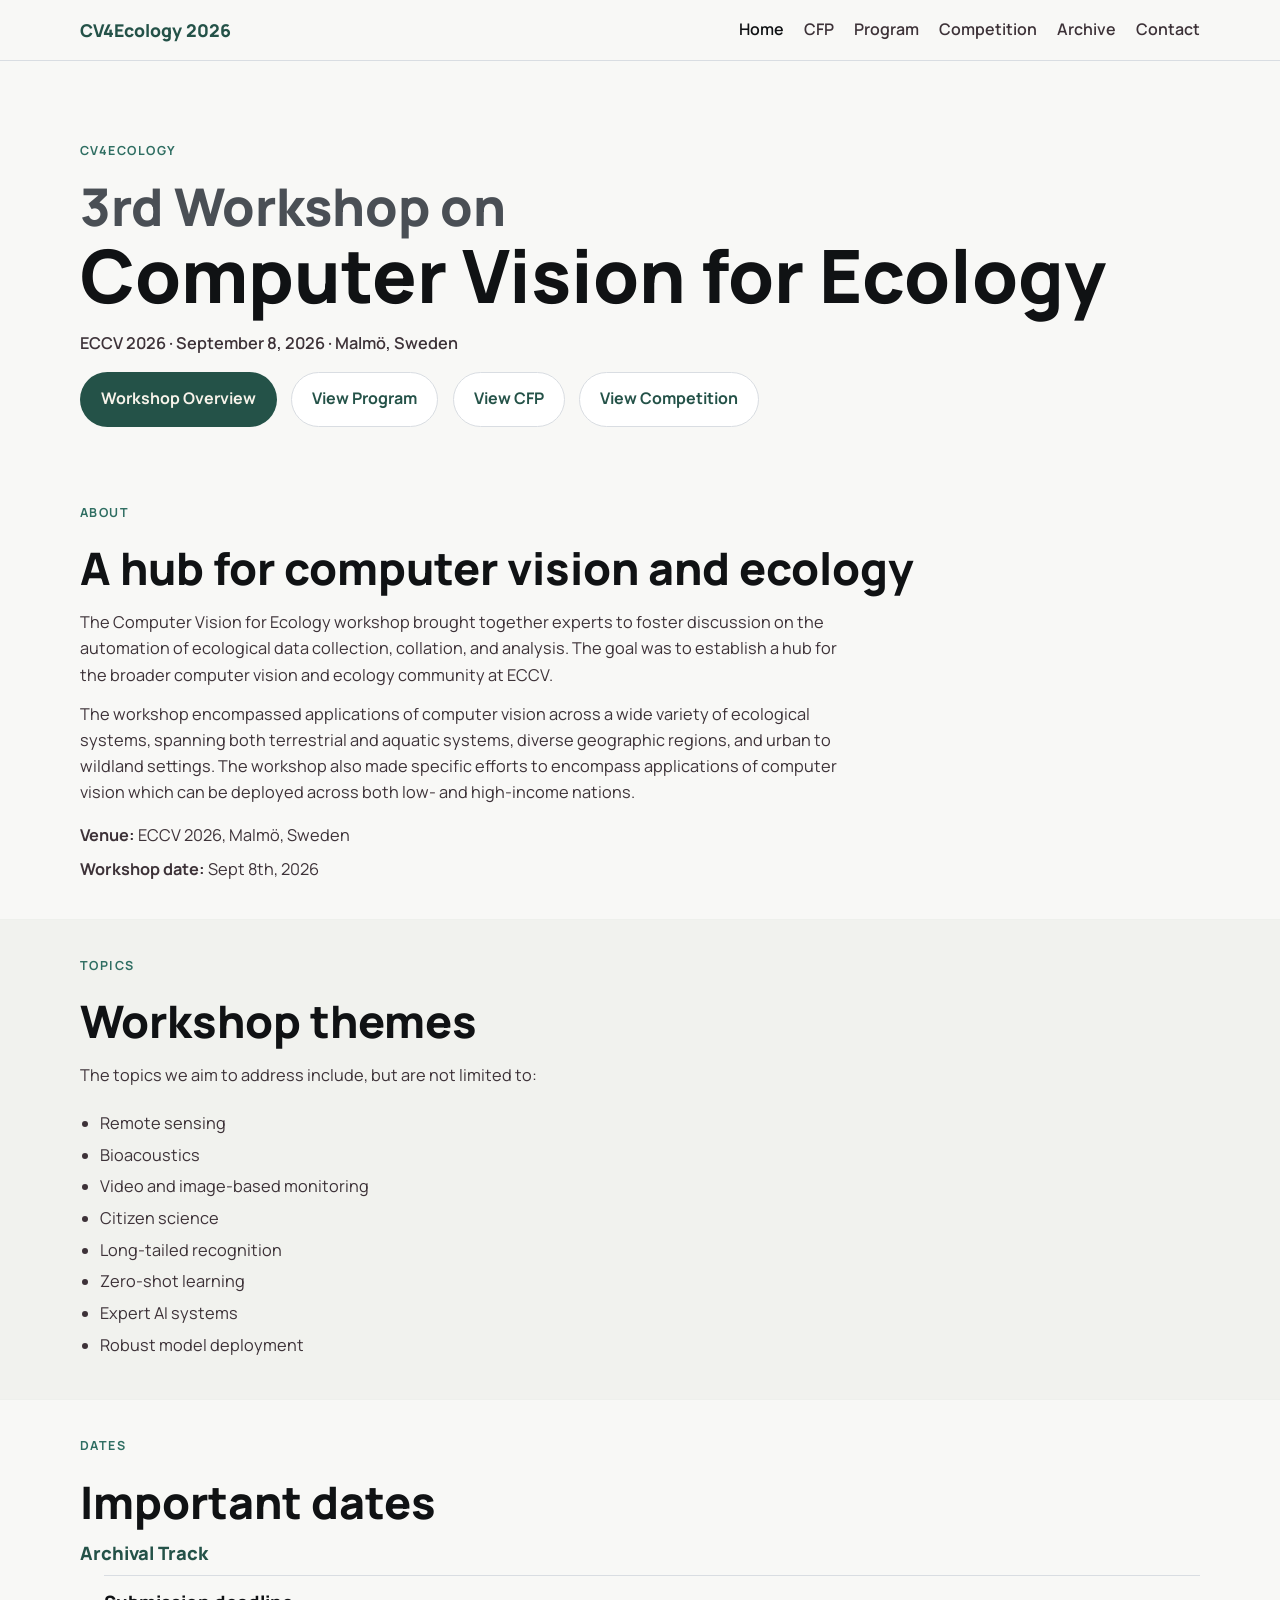
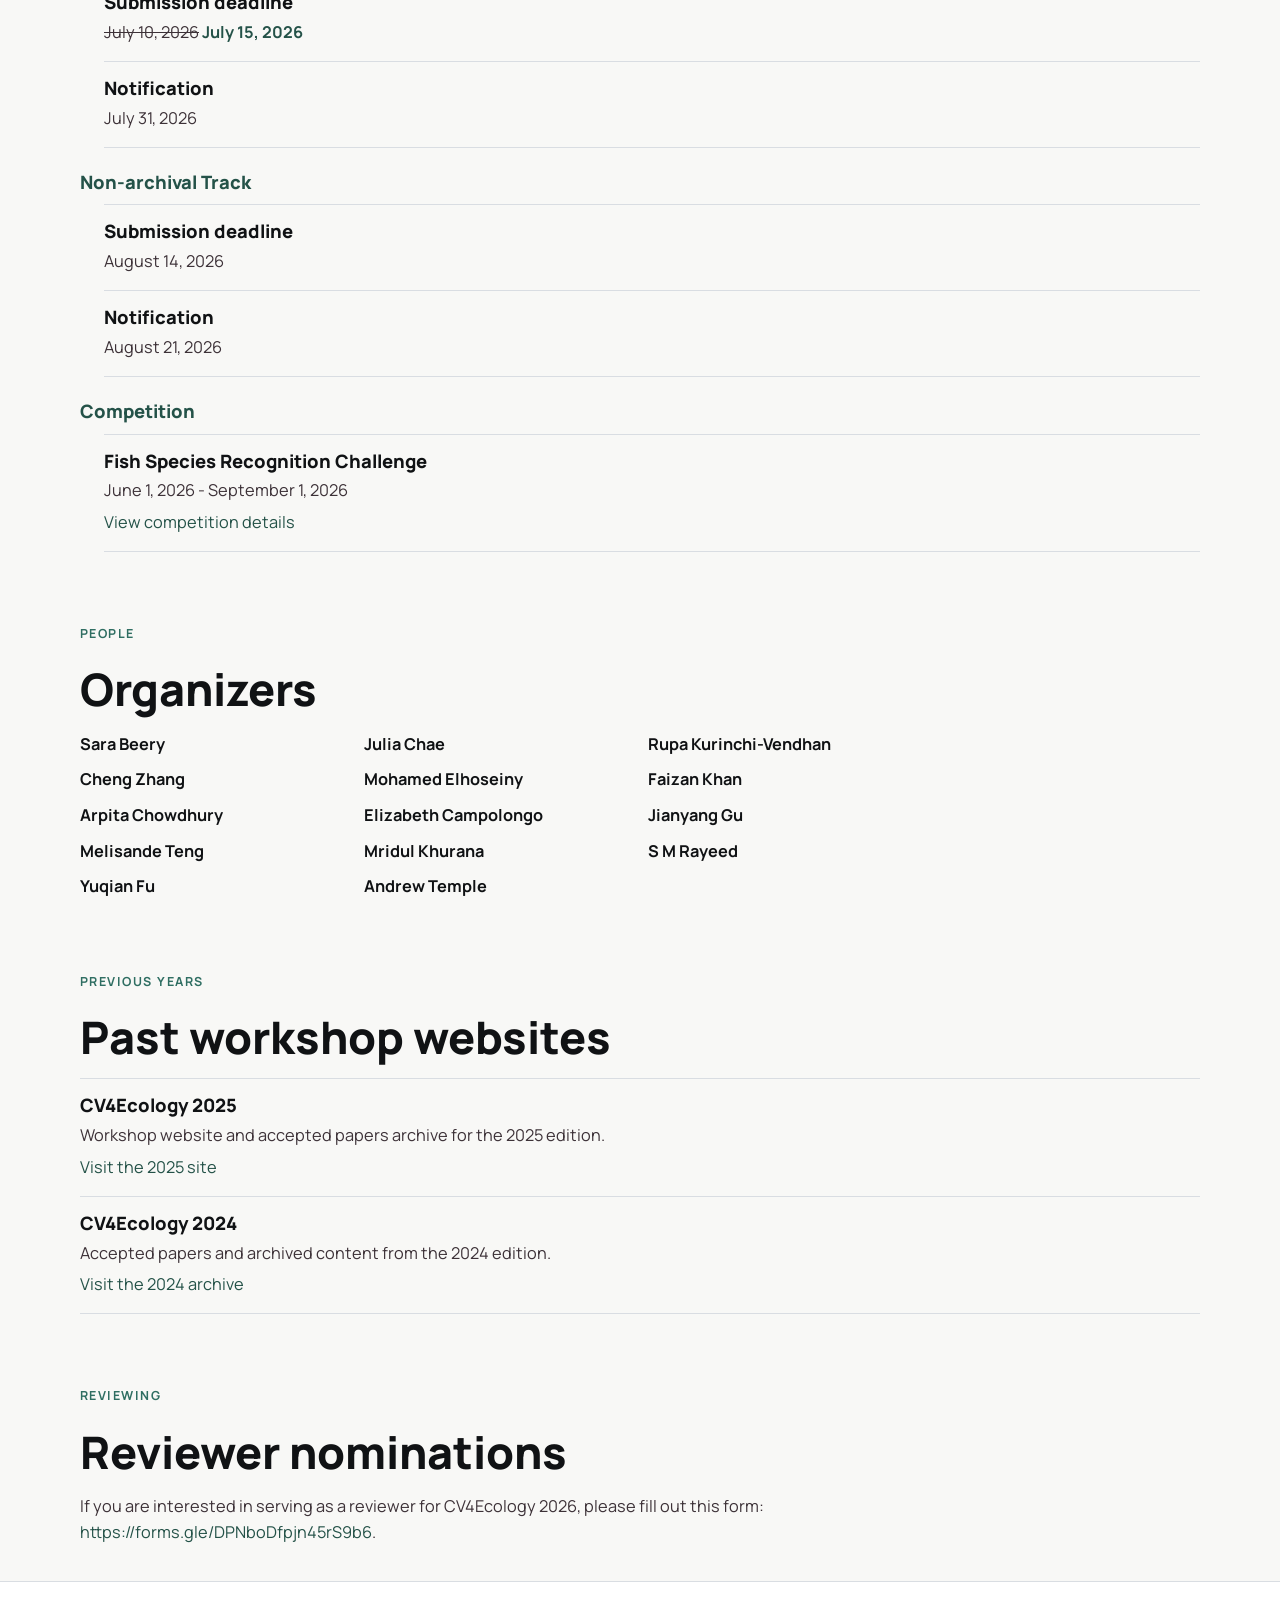
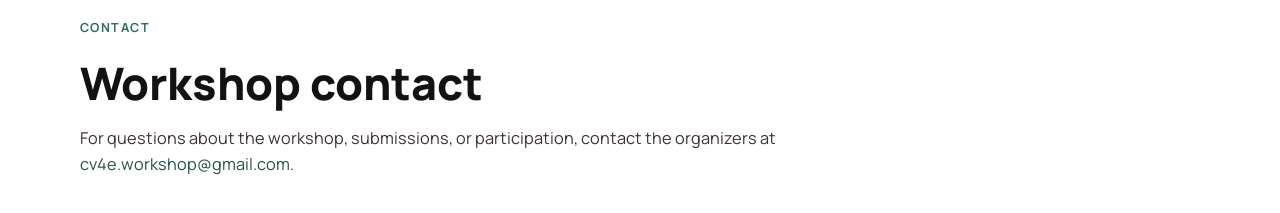
==== commit cc8b6d3e: "update" ====
--- a/index.html
+++ b/index.html
@@ -48,6 +48,7 @@
                 </p>
                 <div class="hero-actions">
                     <a class="button button-primary" href="#about">Workshop Overview</a>
+                    <a class="button button-secondary" href="./program.html">View Program</a>
                     <a class="button button-secondary" href="./cfp.html">View CFP</a>
                     <a class="button button-secondary" href="./competition.html">View Competition</a>
                 </div>
--- a/css/styles.css
+++ b/css/styles.css
@@ -351,6 +351,14 @@
     gap: 2rem;
 }
 
+.schedule-table-wrap {
+    overflow-x: auto;
+    background: var(--surface);
+    border: 1px solid var(--line);
+    border-radius: 18px;
+    box-shadow: 0 18px 40px rgba(16, 18, 20, 0.06);
+}
+
 .schedule-panel {
     display: grid;
     gap: 0.9rem;
@@ -359,12 +367,12 @@
 .schedule-table {
     width: 100%;
     border-collapse: collapse;
-    border-top: 1px solid var(--line);
+    min-width: 820px;
 }
 
 .schedule-table th,
 .schedule-table td {
-    padding: 0.7rem 0;
+    padding: 1rem 1.1rem;
     border-bottom: 1px solid var(--line);
     text-align: left;
     vertical-align: top;
@@ -373,6 +381,13 @@
 .schedule-table th {
     color: var(--text);
     font-weight: 800;
+    font-size: 0.92rem;
+    background: #f3f0dd;
+}
+
+.schedule-table th + th,
+.schedule-table td + td {
+    border-left: 1px solid var(--line);
 }
 
 .schedule-table td {
@@ -381,10 +396,30 @@
 }
 
 .schedule-table td:first-child {
-    width: 44%;
+    width: 18%;
     color: var(--text);
     font-weight: 700;
     white-space: nowrap;
+}
+
+.schedule-table td:nth-child(2),
+.schedule-table td:nth-child(4) {
+    width: 32%;
+}
+
+.schedule-table td:nth-child(3) {
+    width: 18%;
+    color: var(--text);
+    font-weight: 700;
+    white-space: nowrap;
+}
+
+.schedule-table tbody tr:last-child td {
+    border-bottom: 0;
+}
+
+.schedule-table strong {
+    color: var(--text);
 }
 
 .simple-columns {
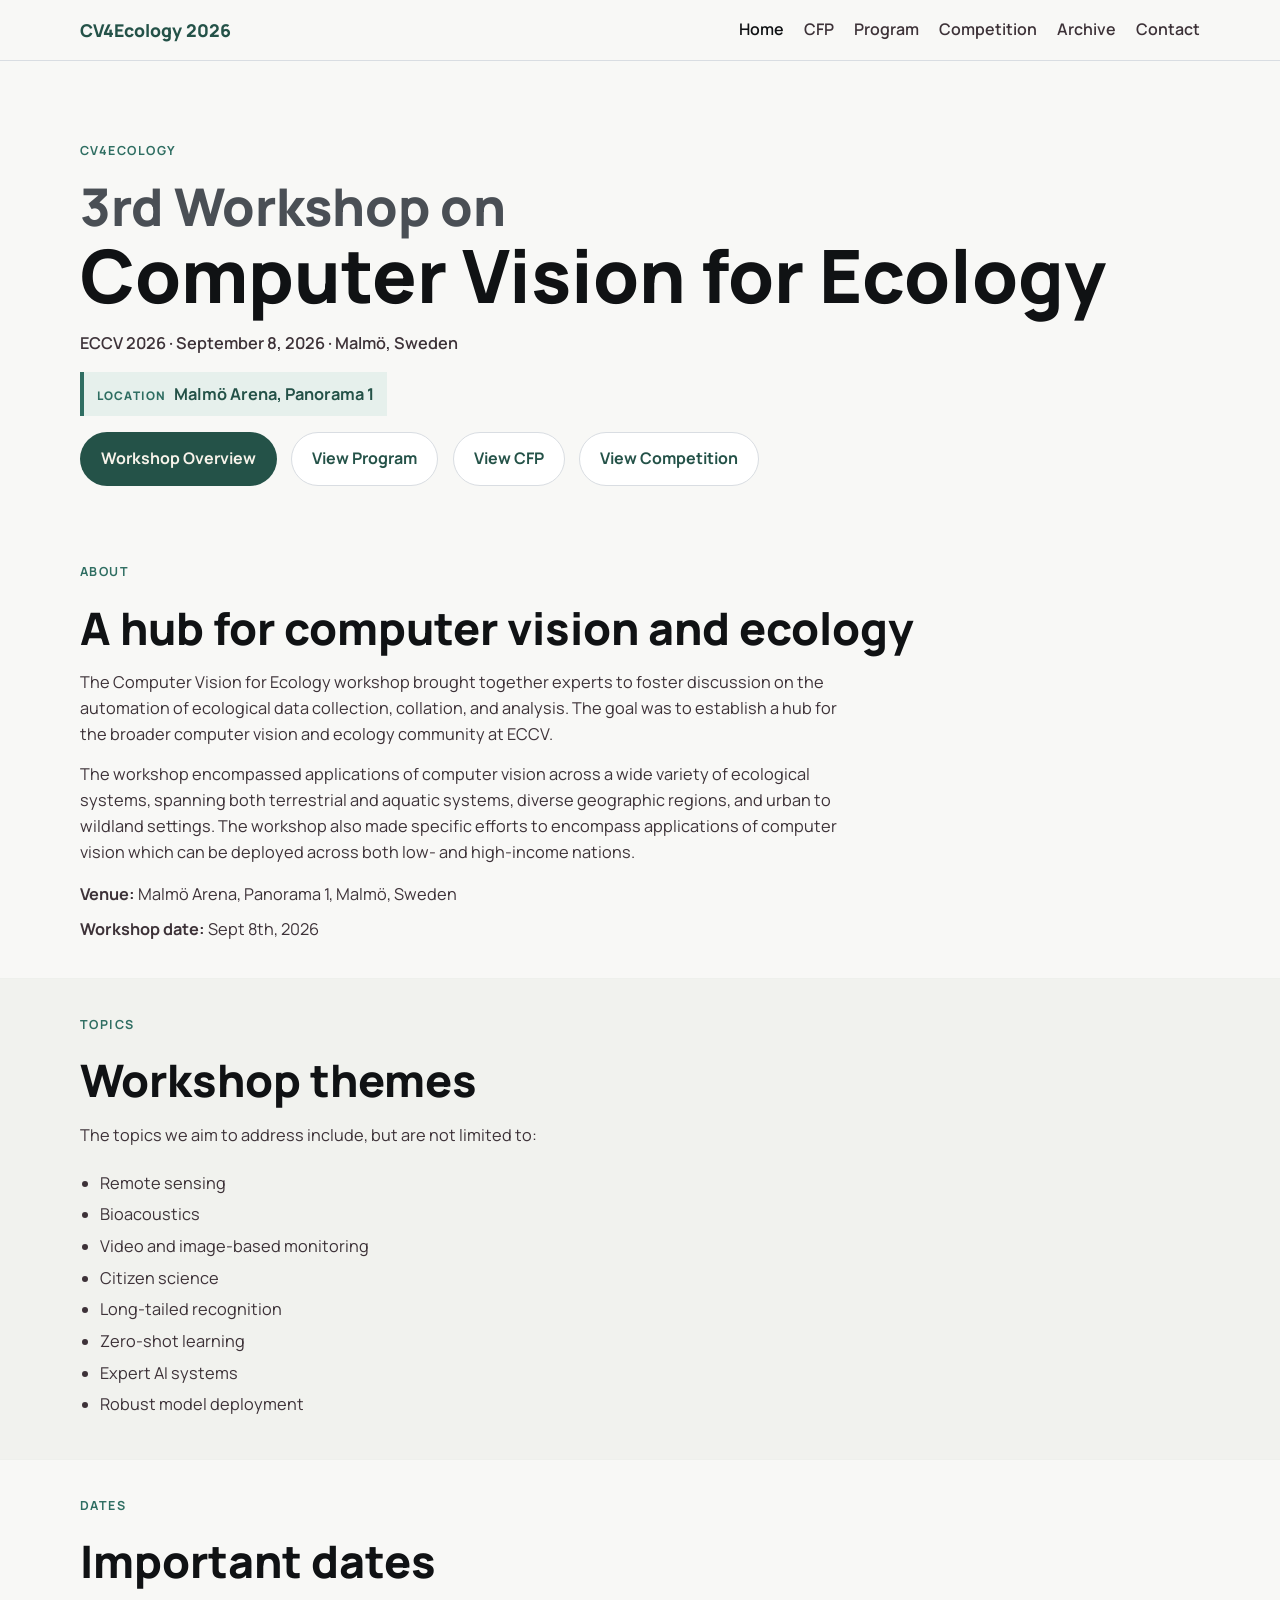
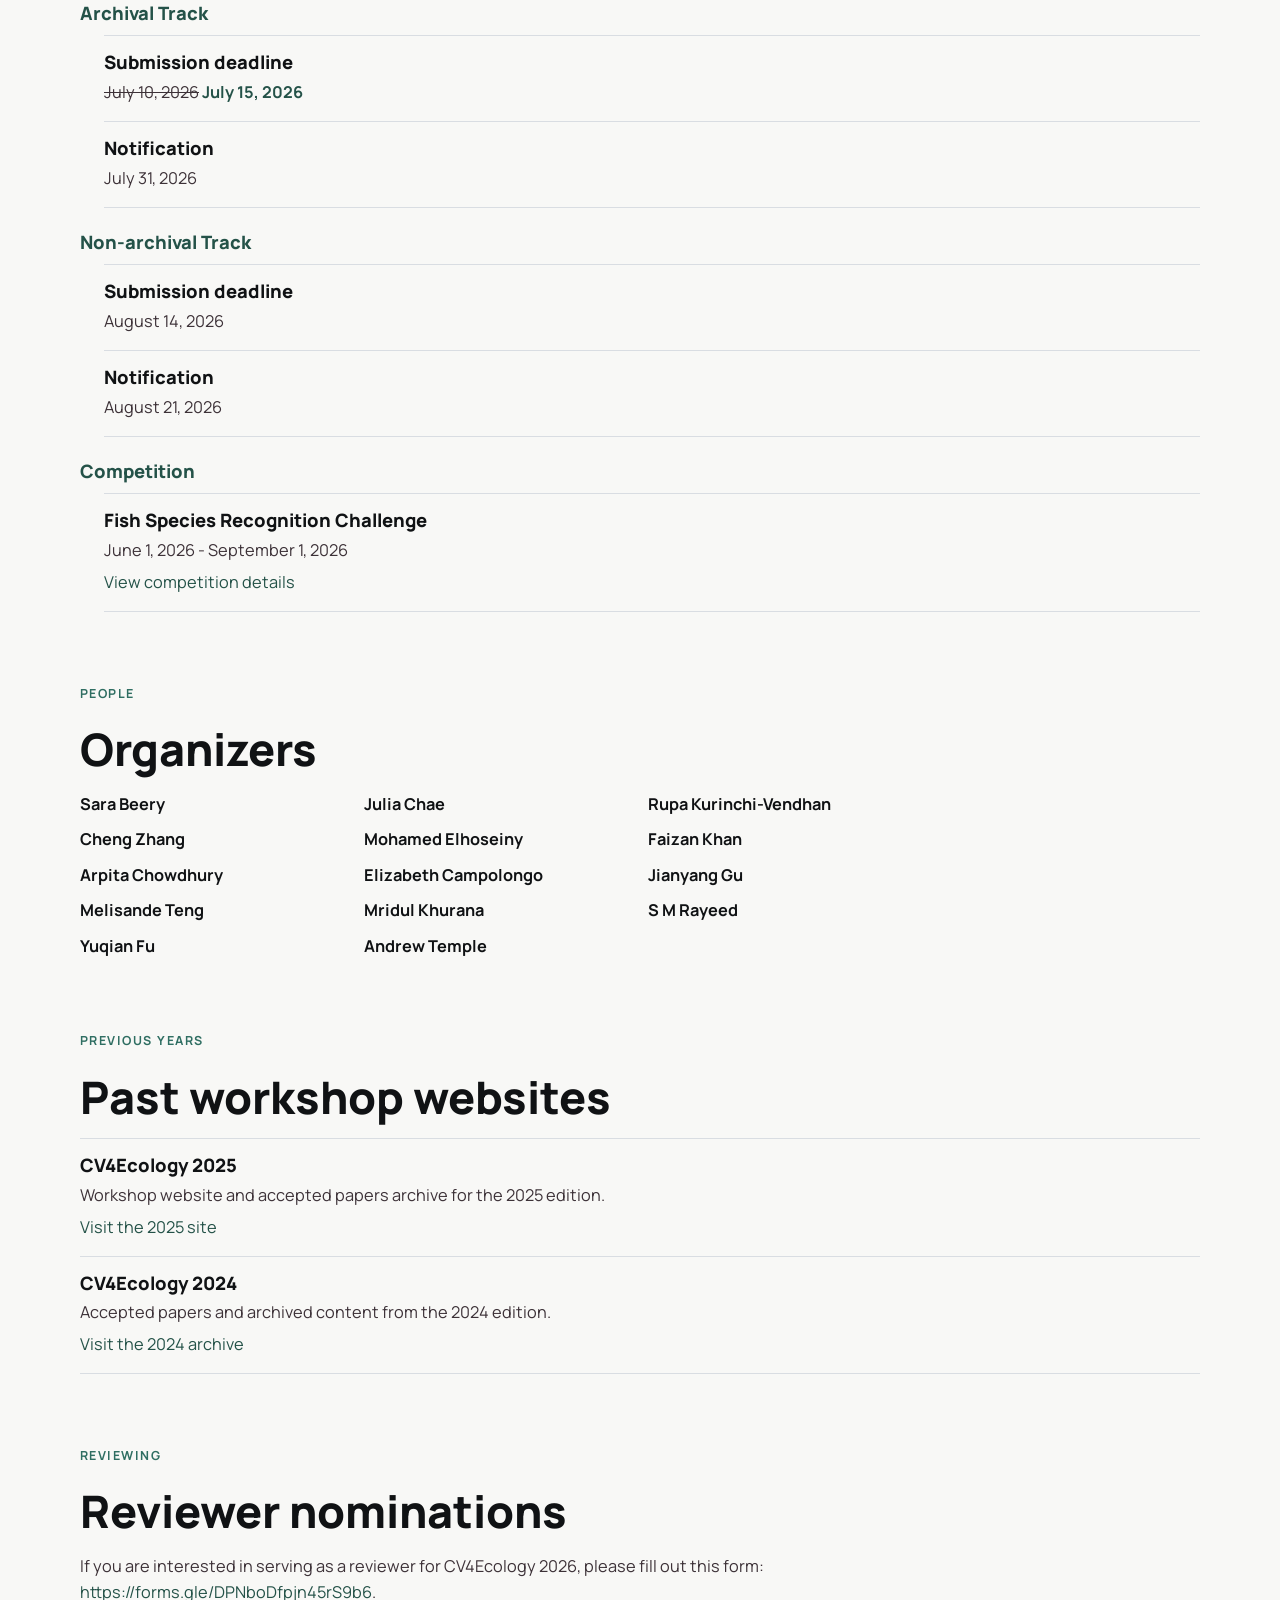
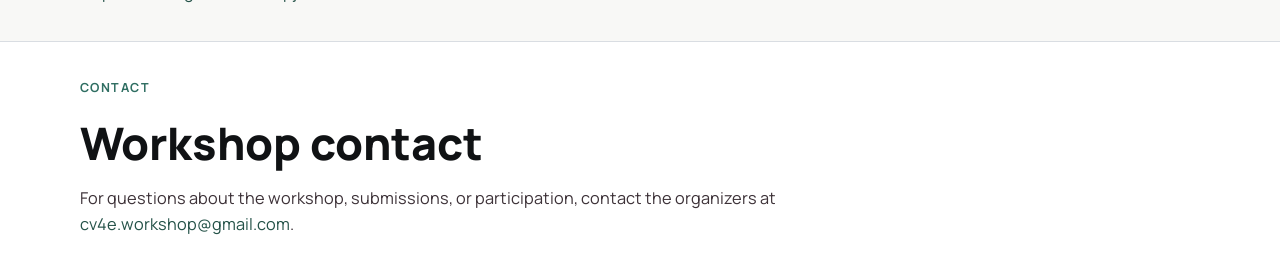
==== commit 5074cbf7: "update room" ====
--- a/index.html
+++ b/index.html
@@ -9,12 +9,14 @@
     <link rel="preconnect" href="https://fonts.gstatic.com" crossorigin>
     <link href="https://fonts.googleapis.com/css2?family=Manrope:wght@400;500;600;700;800&display=swap" rel="stylesheet">
     <link rel="stylesheet" href="./css/styles.css">
+    <script src="./js/mobile-nav.js" defer></script>
 </head>
 <body>
     <header class="site-header">
         <div class="site-shell">
             <a class="site-mark" href="./index.html">CV4Ecology 2026</a>
-            <nav class="site-nav" aria-label="Primary">
+            <button class="nav-toggle" type="button" aria-expanded="false" aria-controls="primary-navigation">Menu</button>
+            <nav id="primary-navigation" class="site-nav" aria-label="Primary">
                 <a class="is-active" href="./index.html">Home</a>
                 <a href="./cfp.html">CFP</a>
                 <a href="./program.html">Program</a>
@@ -46,6 +48,10 @@
                 <p class="hero-meta">
                     ECCV 2026 · September 8, 2026 · Malmö, Sweden
                 </p>
+                <p class="venue-callout">
+                    <span class="venue-callout-label">Location</span>
+                    <strong>Malmö Arena, Panorama 1</strong>
+                </p>
                 <div class="hero-actions">
                     <a class="button button-primary" href="#about">Workshop Overview</a>
                     <a class="button button-secondary" href="./program.html">View Program</a>
@@ -74,7 +80,7 @@
                     </p>
                 </div>
                 <ul class="inline-list">
-                    <li><strong>Venue:</strong> ECCV 2026, Malmö, Sweden</li>
+                    <li><strong>Venue:</strong> Malmö Arena, Panorama 1, Malmö, Sweden</li>
                     <li><strong>Workshop date:</strong> Sept 8th, 2026</li>
                 </ul>
             </div>
--- a/css/styles.css
+++ b/css/styles.css
@@ -8,6 +8,7 @@
     --accent: #2f6e62;
     --accent-deep: #245248;
     --shell: 1120px;
+    --page-gutter: clamp(1rem, 4vw, 1.25rem);
 }
 
 *,
@@ -43,7 +44,7 @@
 }
 
 .site-shell {
-    width: min(calc(100% - 2rem), var(--shell));
+    width: min(calc(100% - (var(--page-gutter) * 2)), var(--shell));
     margin: 0 auto;
 }
 
@@ -74,6 +75,19 @@
     flex-wrap: wrap;
     gap: 1.25rem;
     align-items: center;
+}
+
+.nav-toggle {
+    display: none;
+    min-height: 2.75rem;
+    padding: 0.55rem 0.9rem;
+    border: 1px solid var(--line);
+    border-radius: 999px;
+    background: var(--surface);
+    color: var(--text);
+    font: inherit;
+    font-weight: 700;
+    cursor: pointer;
 }
 
 .site-nav a {
@@ -218,6 +232,27 @@
     font-weight: 600;
 }
 
+.venue-callout {
+    display: inline-flex;
+    align-items: baseline;
+    flex-wrap: wrap;
+    gap: 0.5rem;
+    margin: 0;
+    padding: 0.55rem 0.8rem;
+    color: var(--accent-deep);
+    background: #e6f0ec;
+    border-left: 4px solid var(--accent);
+    font-size: 1.02rem;
+}
+
+.venue-callout-label {
+    color: var(--accent);
+    font-size: 0.74rem;
+    font-weight: 800;
+    letter-spacing: 0.1em;
+    text-transform: uppercase;
+}
+
 del {
     color: var(--muted);
 }
@@ -367,7 +402,15 @@
 .schedule-table {
     width: 100%;
     border-collapse: collapse;
+    min-width: 100%;
+}
+
+.schedule-table--paired {
     min-width: 820px;
+}
+
+.schedule-grid .schedule-table td:first-child {
+    width: 30%;
 }
 
 .schedule-table th,
@@ -420,6 +463,50 @@
 
 .schedule-table strong {
     color: var(--text);
+}
+
+.spotlight-list {
+    display: grid;
+    gap: 0.75rem;
+    margin: 0;
+    padding-left: 1.5rem;
+}
+
+.spotlight-heading {
+    font-size: clamp(1.5rem, 2.5vw, 2rem);
+}
+
+#panel-discussion,
+#spotlight-talks {
+    scroll-margin-top: 5rem;
+}
+
+.spotlight-list li {
+    padding-left: 0.3rem;
+    color: var(--text);
+    font-size: 1.02rem;
+    line-height: 1.45;
+}
+
+.spotlight-title,
+.spotlight-authors {
+    display: block;
+}
+
+.spotlight-title {
+    font-weight: 700;
+}
+
+.spotlight-authors {
+    margin-top: 0.2rem;
+    color: var(--muted);
+    font-size: 0.94rem;
+}
+
+@media (min-width: 1000px) {
+    .spotlight-authors {
+        white-space: nowrap;
+    }
 }
 
 .simple-columns {
@@ -536,15 +623,6 @@
         padding-top: 4rem;
     }
 
-    .site-header .site-shell {
-        align-items: flex-start;
-        flex-direction: column;
-    }
-
-    .site-nav {
-        gap: 0.85rem 1rem;
-    }
-
     .nav-dropdown-menu {
         position: static;
         margin-top: 0.5rem;
@@ -555,9 +633,10 @@
     }
 }
 
-@media (max-width: 640px) {
-    .site-shell {
-        width: min(calc(100% - 1.25rem), var(--shell));
+@media (max-width: 760px) {
+    .site-header .site-shell {
+        min-height: 4.5rem;
+        padding: 0.75rem 0;
     }
 
     .hero,
@@ -566,7 +645,69 @@
         padding: 2rem 0;
     }
 
+    .hero {
+        padding-top: 2.5rem;
+    }
+
+    h1 {
+        font-size: clamp(2.25rem, 11vw, 2.7rem);
+    }
+
+    .hero-title-top {
+        font-size: clamp(1.55rem, 8vw, 1.9rem);
+    }
+
+    .hero-title-main {
+        font-size: clamp(2.25rem, 11vw, 2.7rem);
+    }
+
+    .nav-toggle {
+        display: inline-flex;
+        align-items: center;
+        justify-content: center;
+    }
+
+    .site-nav {
+        display: none;
+        position: absolute;
+        top: calc(100% + 1px);
+        right: var(--page-gutter);
+        left: var(--page-gutter);
+        grid-template-columns: 1fr;
+        gap: 0;
+        padding: 0.4rem;
+        background: var(--surface);
+        border: 1px solid var(--line);
+        border-radius: 12px;
+        box-shadow: 0 12px 28px rgba(16, 18, 20, 0.12);
+    }
+
+    .site-nav.is-open {
+        display: grid;
+    }
+
+    .site-nav > a,
+    .nav-dropdown summary,
+    .nav-dropdown-menu a {
+        display: block;
+        min-height: 2.75rem;
+        padding: 0.65rem 0.75rem;
+    }
+
+    .nav-dropdown-menu {
+        margin: 0;
+        padding: 0 0 0 0.65rem;
+        border: 0;
+        box-shadow: none;
+    }
+
+    .hero-actions {
+        align-items: flex-start;
+        flex-direction: row;
+    }
+
     .button {
-        width: 100%;
-    }
-}
+        width: fit-content;
+        max-width: 100%;
+    }
+}
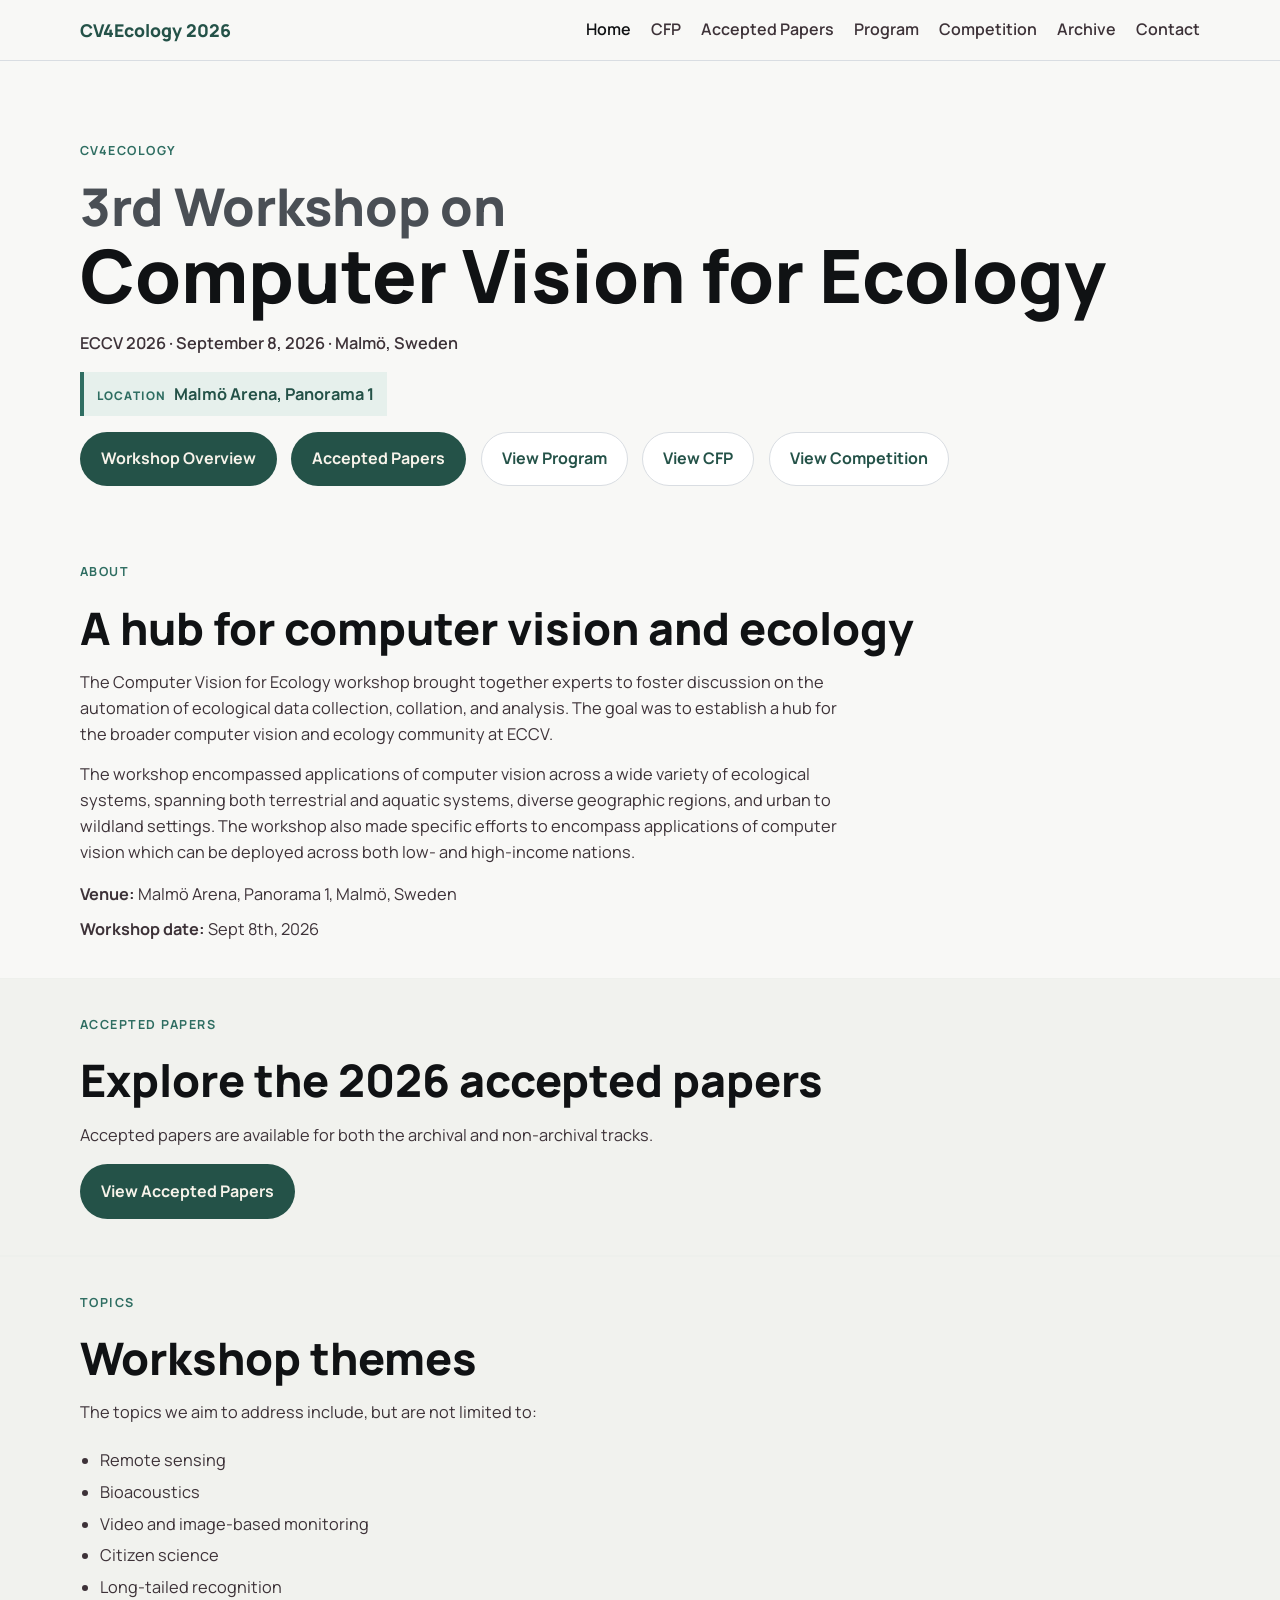
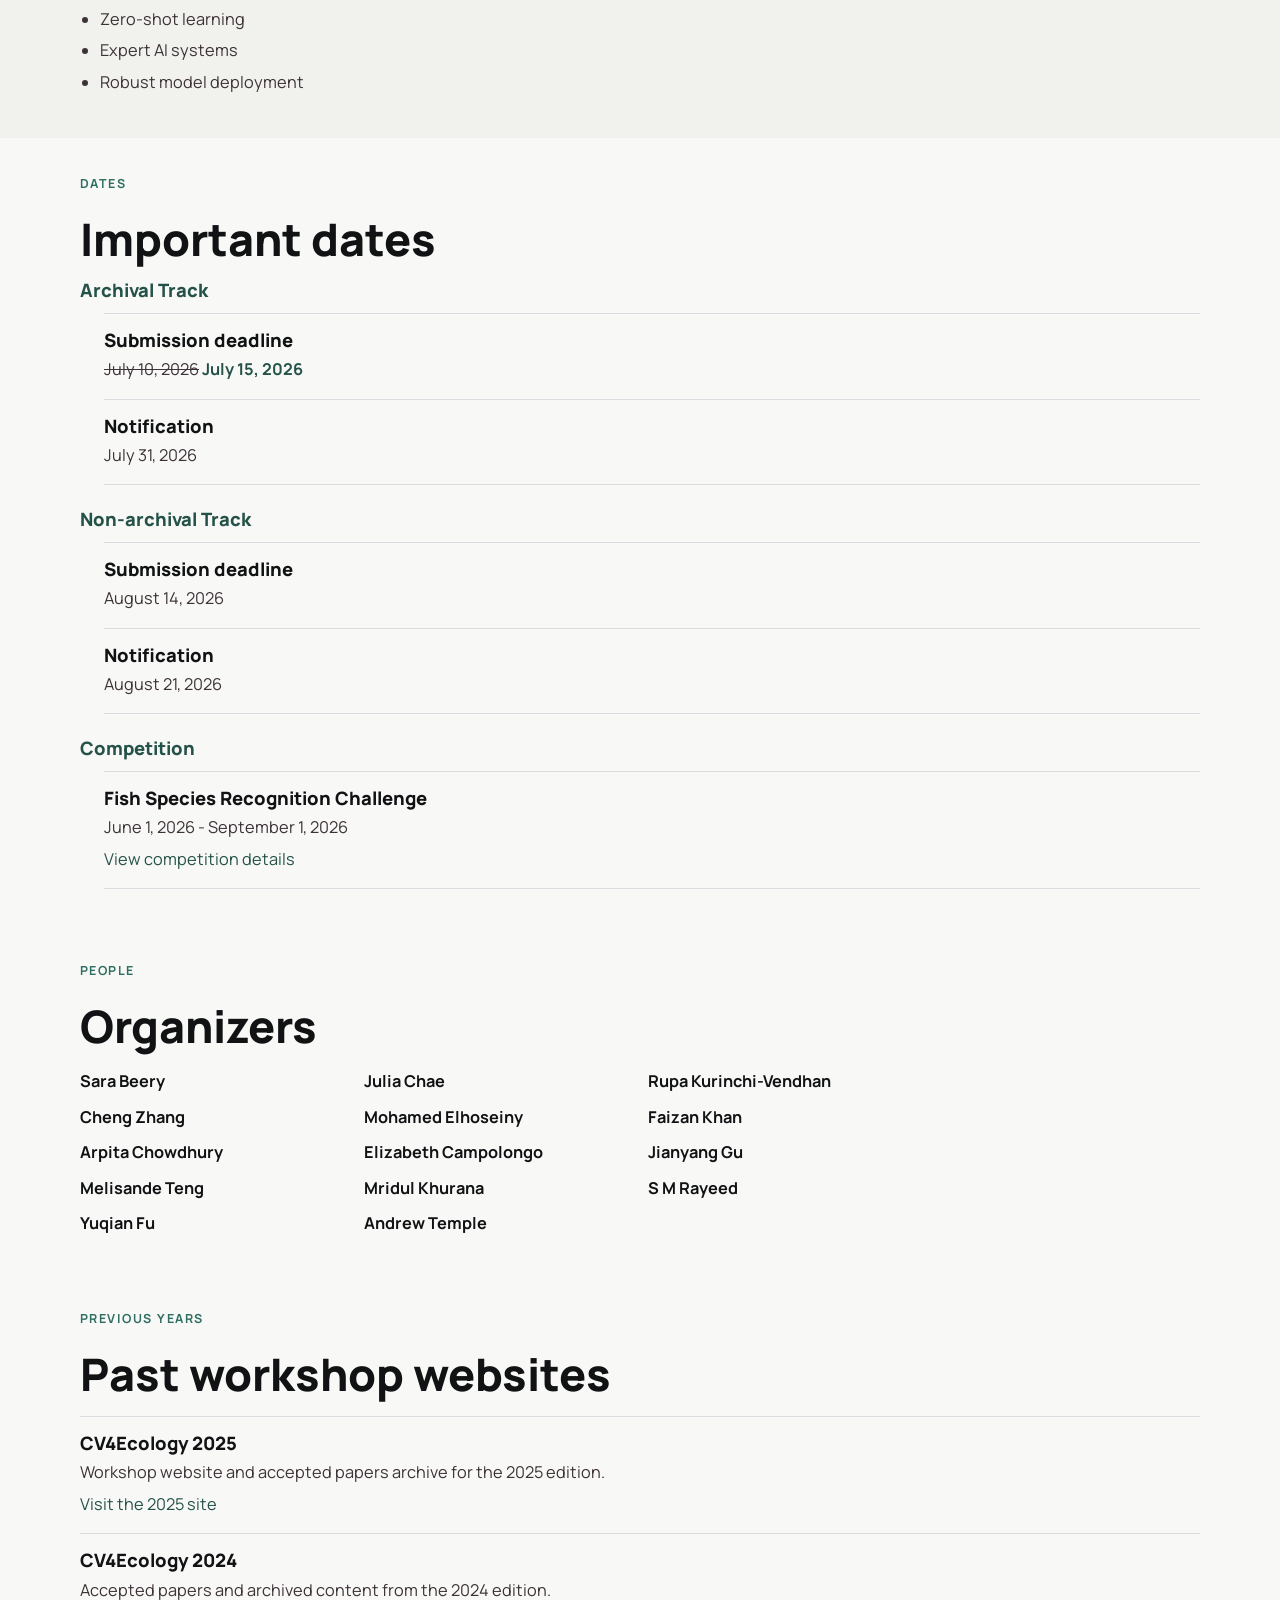
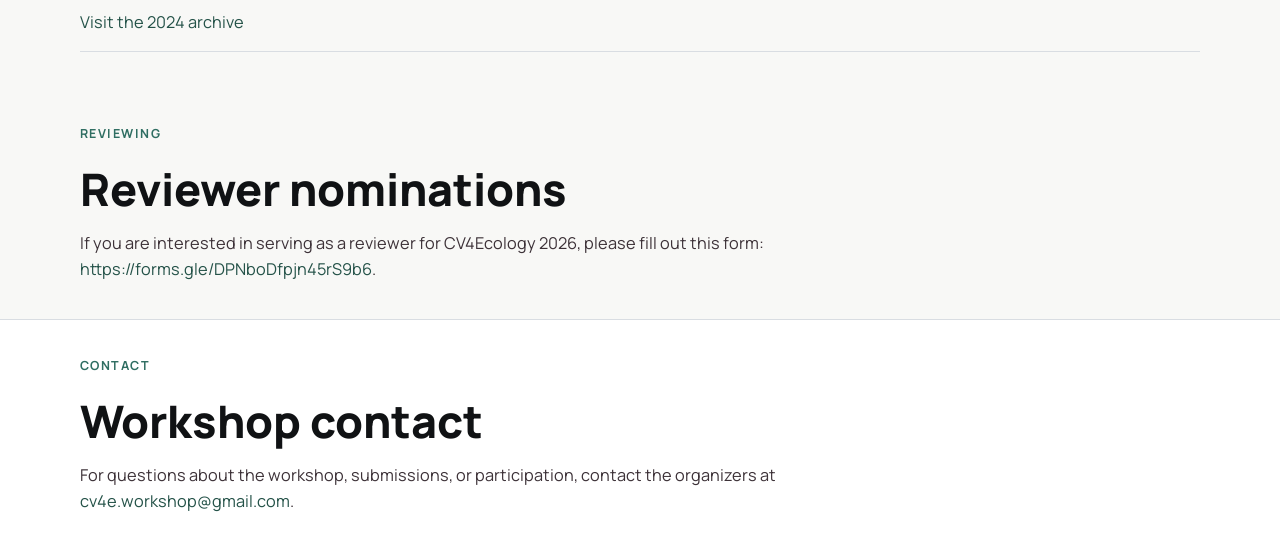
==== commit 2ec61d5c: "added accepted papers" ====
--- a/index.html
+++ b/index.html
@@ -19,6 +19,7 @@
             <nav id="primary-navigation" class="site-nav" aria-label="Primary">
                 <a class="is-active" href="./index.html">Home</a>
                 <a href="./cfp.html">CFP</a>
+                <a href="./papers.html">Accepted Papers</a>
                 <a href="./program.html">Program</a>
                 <a href="./competition.html">Competition</a>
                 <details class="nav-dropdown">
@@ -54,6 +55,7 @@
                 </p>
                 <div class="hero-actions">
                     <a class="button button-primary" href="#about">Workshop Overview</a>
+                    <a class="button button-primary" href="./papers.html">Accepted Papers</a>
                     <a class="button button-secondary" href="./program.html">View Program</a>
                     <a class="button button-secondary" href="./cfp.html">View CFP</a>
                     <a class="button button-secondary" href="./competition.html">View Competition</a>
@@ -83,6 +85,19 @@
                     <li><strong>Venue:</strong> Malmö Arena, Panorama 1, Malmö, Sweden</li>
                     <li><strong>Workshop date:</strong> Sept 8th, 2026</li>
                 </ul>
+            </div>
+        </section>
+
+        <section class="section section-alt">
+            <div class="site-shell stacked-section">
+                <p class="section-kicker">Accepted Papers</p>
+                <h2>Explore the 2026 accepted papers</h2>
+                <div class="section-copy">
+                    <p>
+                        Accepted papers are available for both the archival and non-archival tracks.
+                    </p>
+                </div>
+                <p><a class="button button-primary" href="./papers.html">View Accepted Papers</a></p>
             </div>
         </section>
 
